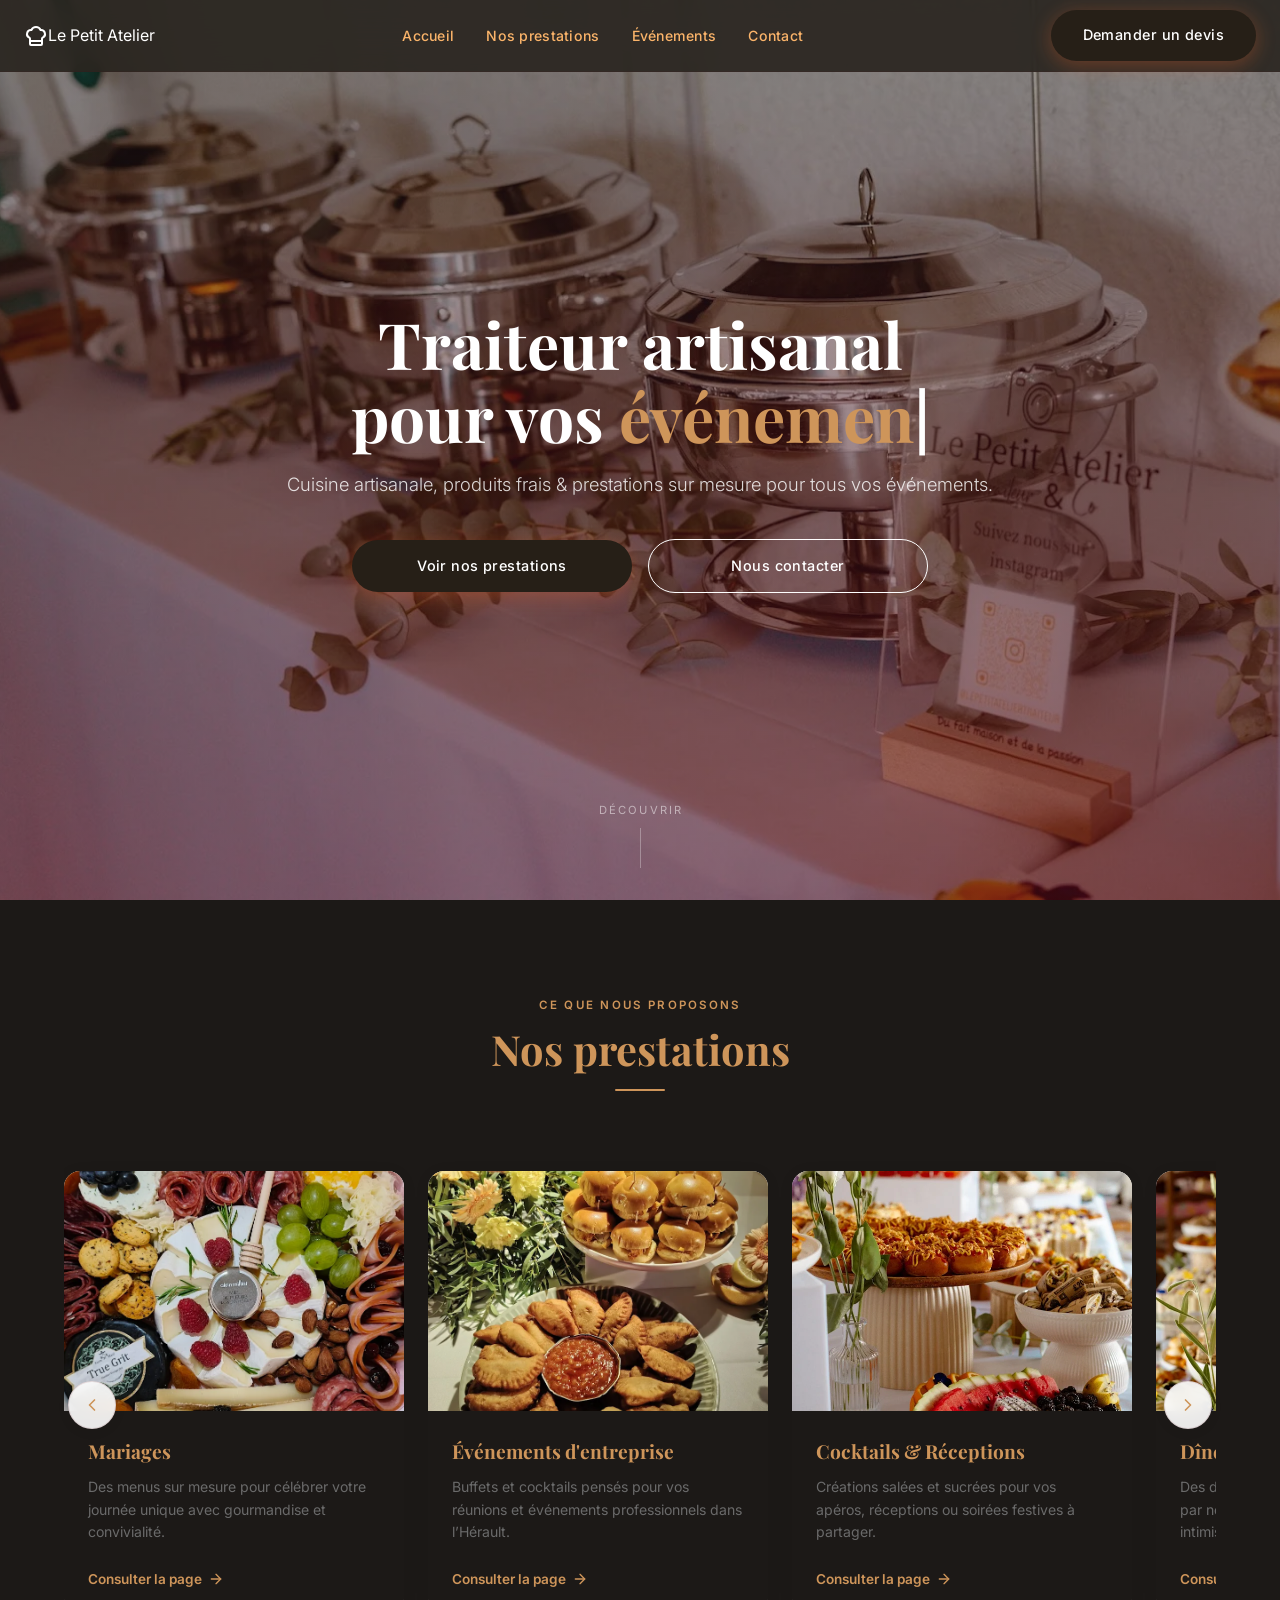
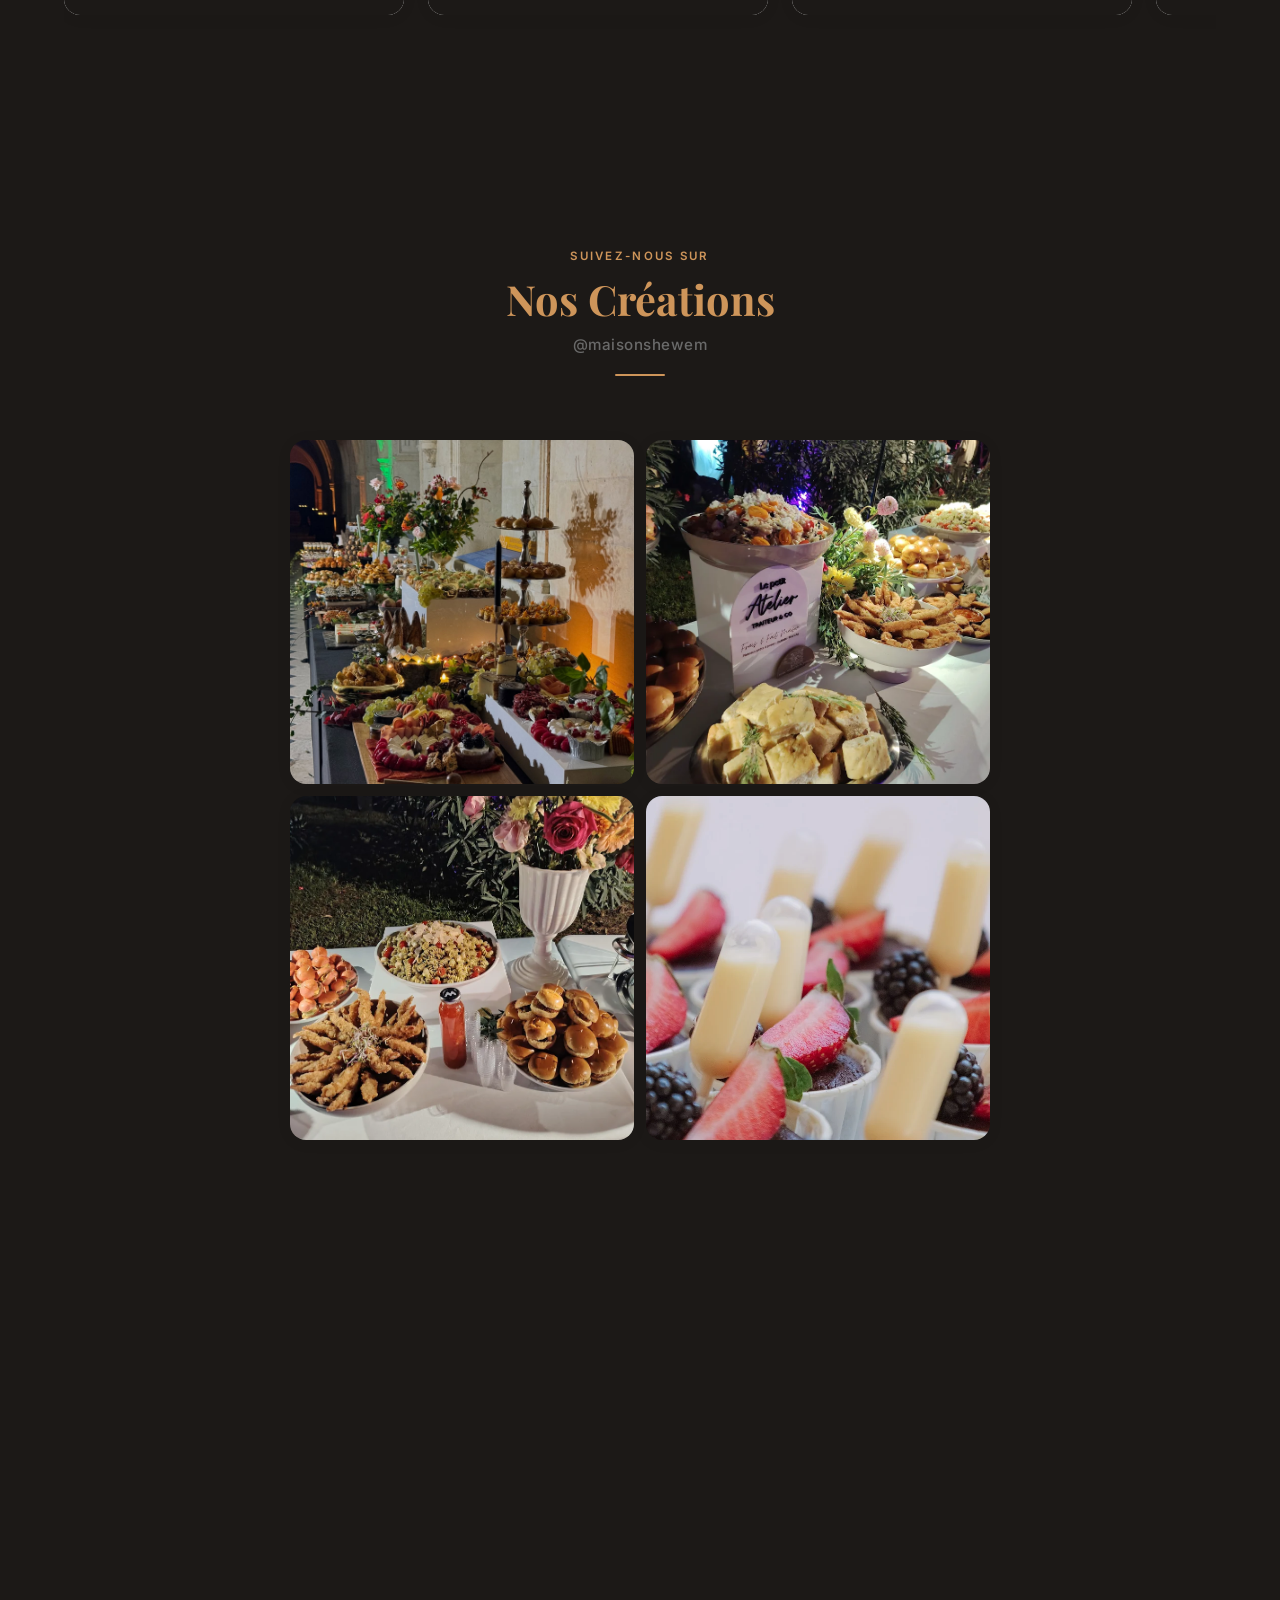
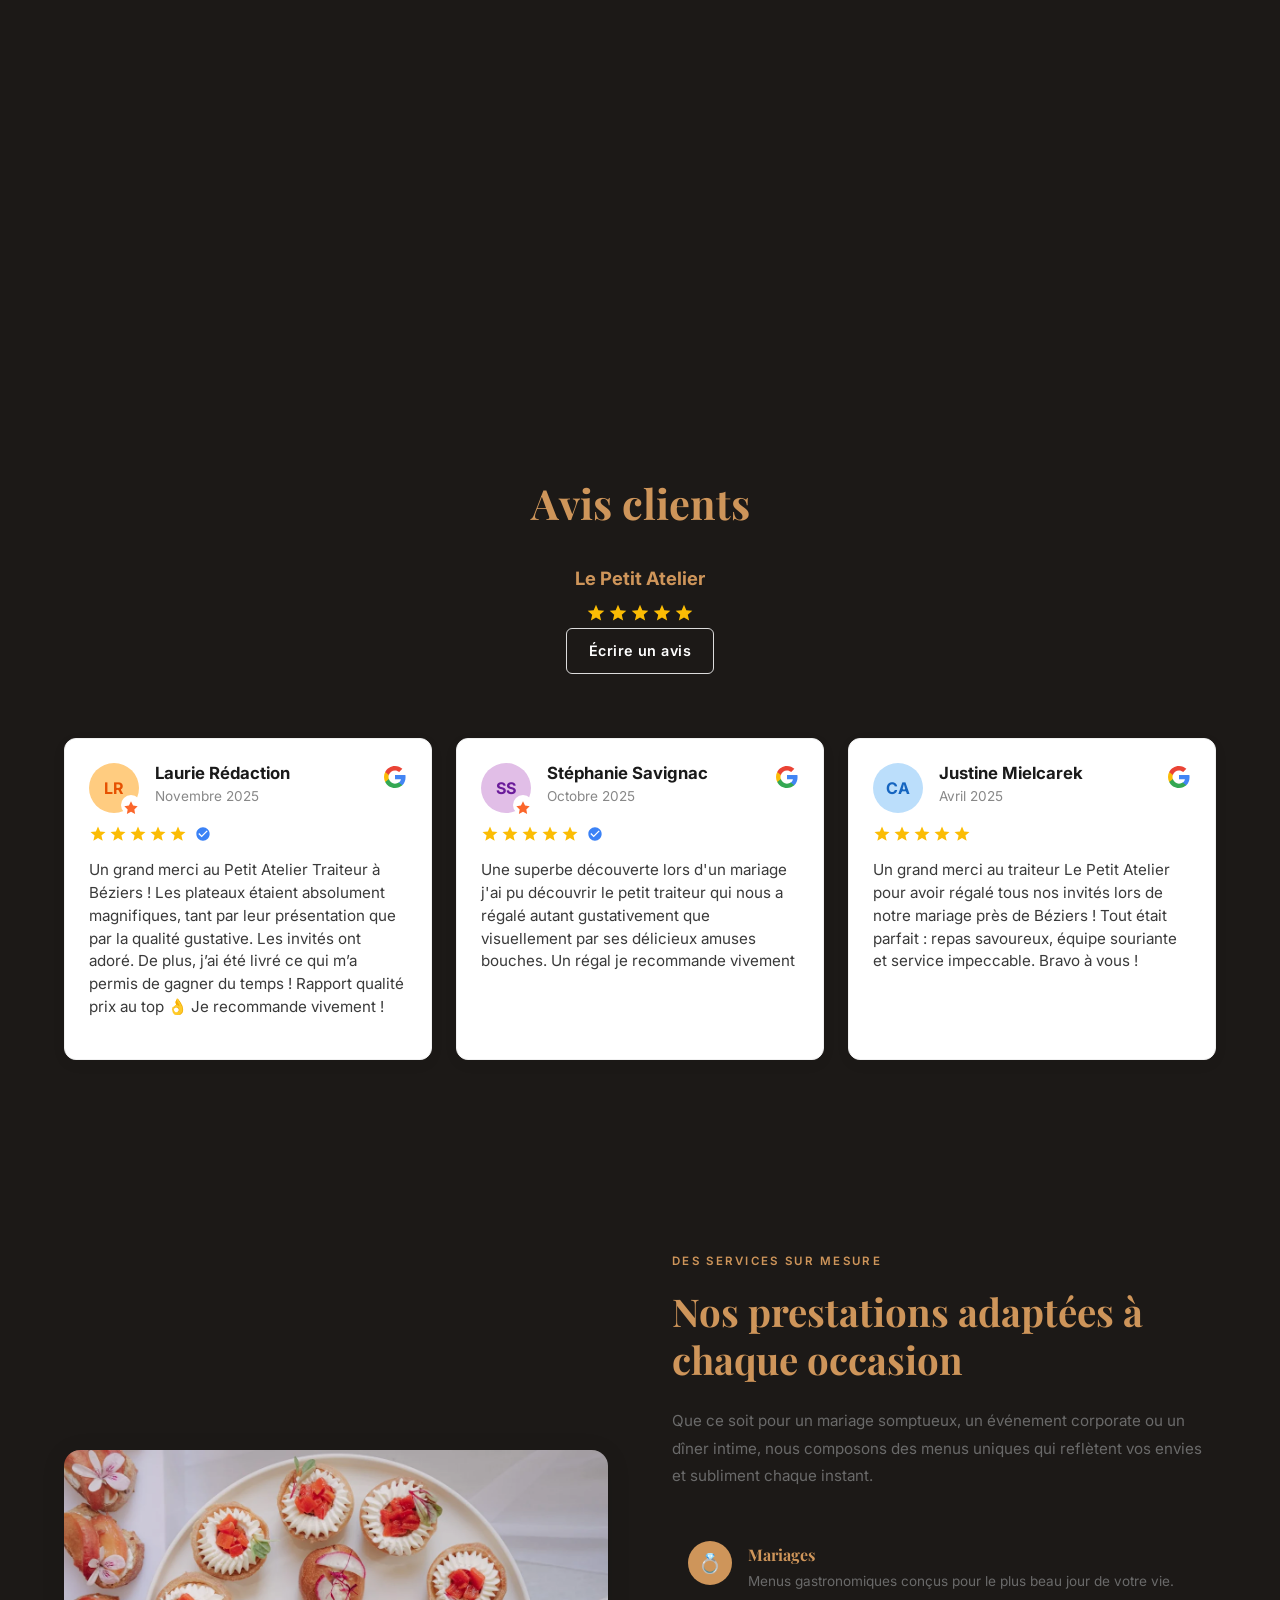
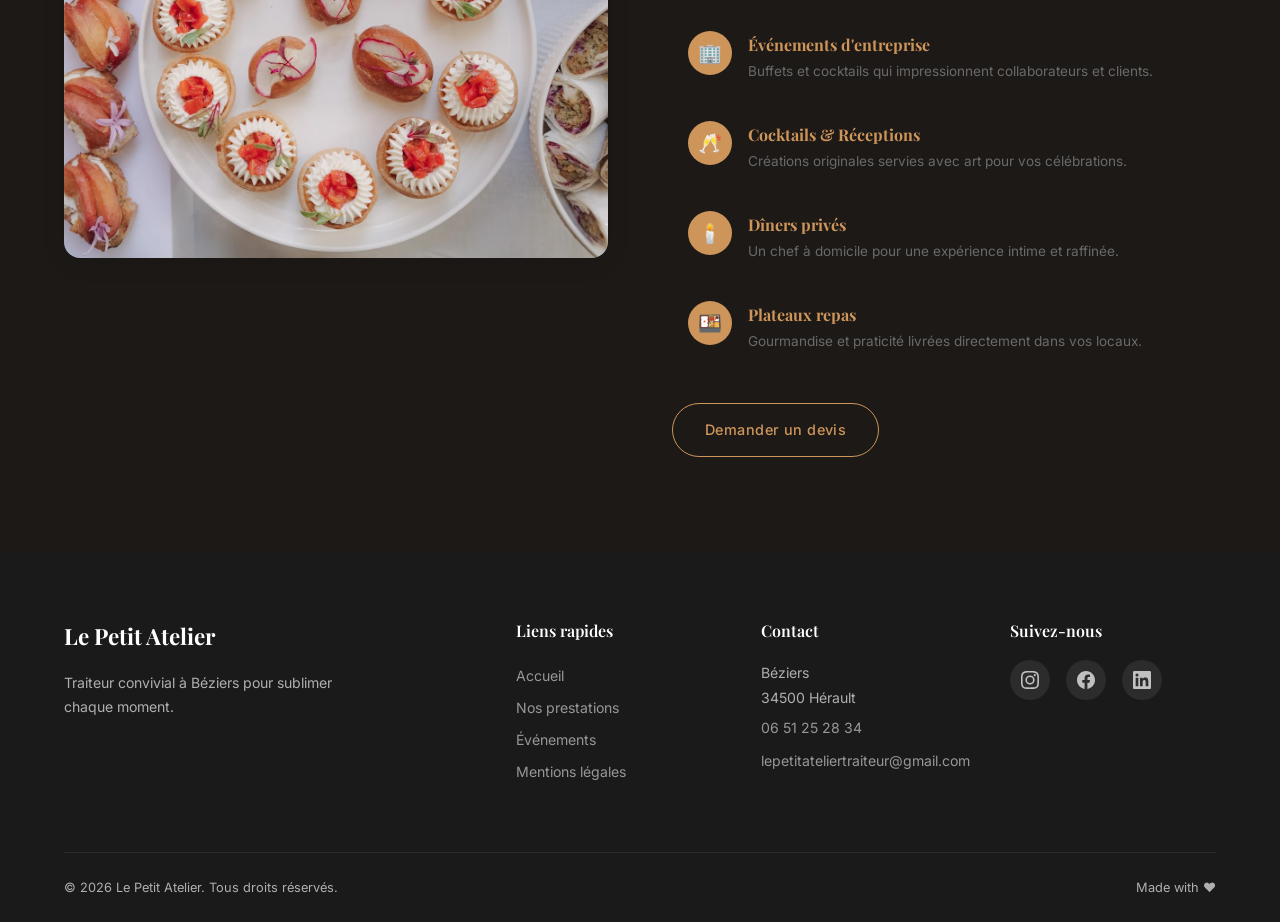
==== index.html @ 0fe6db0e "Add files via upload" ====
<!DOCTYPE html>
<html lang="fr">

<head>
  <meta charset="UTF-8">
  <meta name="viewport" content="width=device-width, initial-scale=1.0">

  <!-- SEO -->
  <title>Le Petit Atelier — Traiteur à Béziers</title>
<meta name="description"
  content="Le Petit Atelier, traiteur à Béziers. Événements, plateaux repas, buffets et créations artisanales pour particuliers et professionnels.">
  <meta name="theme-color" content="#600e1a">

  <!-- Google Fonts -->
  <link rel="preconnect" href="https://fonts.googleapis.com">
  <link rel="preconnect" href="https://fonts.gstatic.com" crossorigin>
  <link
    href="https://fonts.googleapis.com/css2?family=Inter:wght@300;400;500;600;700&family=Playfair+Display:ital,wght@0,400;0,600;0,700;1,400&display=swap"
    rel="stylesheet">

  <!-- Stylesheet -->
  <link rel="stylesheet" href="styles.css">
</head>

<body>

  <!-- ═══════════════════════════════════════════════════════
       NAVBAR
       ═══════════════════════════════════════════════════════ -->
  <nav class="navbar" id="navbar">
    <div class="navbar__inner">

      <!-- Logo -->
       <a href="#" class="navbar__logo">
        <svg xmlns="http://www.w3.org/2000/svg" width="24" height="24" viewBox="0 0 24 24" fill="none" stroke="currentColor" stroke-width="2" stroke-linecap="round" stroke-linejoin="round" class="lucide lucide-chef-hat w-8 h-8 text-primary transition-transform group-hover:scale-110"><path d="M17 21a1 1 0 0 0 1-1v-5.35c0-.457.316-.844.727-1.041a4 4 0 0 0-2.134-7.589 5 5 0 0 0-9.186 0 4 4 0 0 0-2.134 7.588c.411.198.727.585.727 1.041V20a1 1 0 0 0 1 1Z"></path><path d="M6 17h12"></path></svg>
        <p>Le Petit Atelier</p>          
       </a>
        

      <!-- Desktop Links -->
      <ul class="navbar__links">
        <li><a href="#" data-i18n="nav_accueil">Accueil</a></li>
        <li><a href="#prestations" data-i18n="nav_prestations">Nos prestations</a></li>
        <li><a href="#" data-i18n="nav_evenements">Événements</a></li>
        <li><a href="#" data-i18n="nav_contact">Contact</a></li>
      </ul>

      <!-- Right side: lang toggle + CTA -->
      <div class="navbar__right">

        <!-- CTA (desktop only) -->
        <a href="#" class="btn btn--primary navbar__cta" data-i18n="nav_cta">Demander un devis</a>

        <!-- Hamburger (mobile) -->
        <button class="hamburger" id="hamburger" aria-label="Menu">
          <span></span>
          <span></span>
          <span></span>
        </button>
      </div>
    </div>
  </nav>

  <!-- Mobile menu overlay -->
  <div class="mobile-menu" id="mobileMenu">

    <a href="#" data-i18n="nav_accueil">Accueil</a>
    <a href="#prestations" data-i18n="nav_prestations">Nos prestations</a>
    <a href="#" data-i18n="nav_evenements">Événements</a>
    <a href="#" data-i18n="nav_contact">Contact</a>
    <a href="#" class="btn btn--primary" data-i18n="nav_cta">Demander un devis</a>
  </div>


  <!-- ═══════════════════════════════════════════════════════
       HERO SECTION
       ═══════════════════════════════════════════════════════ -->
  <section class="hero" id="hero">
    <!-- Background image -->
    <div class="hero__bg">
      <img src="assets/images/hero.png" alt="Gastronomie haut de gamme" loading="eager">
    </div>

    <!-- Overlay -->
    <div class="hero__overlay"></div>

    <!-- Content -->
    <div class="hero__content">
      <h1 class="hero__title">
        <span data-i18n="hero_title_prefix">Traiteur artisanal<br>pour vos</span>
        <span class="typewriter"></span>
      </h1>

      <p class="hero__subtitle" data-i18n="hero_subtitle">
        Cuisine artisanale, produits frais & prestations sur mesure pour tous vos événements.
      </p>

      <div class="hero__buttons">
        <a href="#prestations" class="btn btn--primary" data-i18n="hero_btn1">Voir nos prestations</a>
        <a href="#" class="btn btn--outline" data-i18n="hero_btn2">Nous contacter</a>
      </div>
    </div>

    <!-- Scroll indicator -->
    <div class="hero__scroll">
      <span data-i18n="hero_scroll">Découvrir</span>
      <div class="hero__scroll-line"></div>
    </div>
  </section>


  <!-- ═══════════════════════════════════════════════════════
       PRESTATIONS — CARROUSEL
       ═══════════════════════════════════════════════════════ -->
  <section class="prestations" id="prestations">
    <div class="container">

      <div class="section-header reveal">
        <span class="section-header__label" data-i18n="prest_label">Ce que nous proposons</span>
        <h2 class="section-header__title" data-i18n="prest_title">Nos prestations</h2>
        <div class="section-header__line"></div>
      </div>

      <div class="carousel reveal">

        <!-- Navigation arrows (desktop) -->
        <button class="carousel__arrow carousel__arrow--left" id="carouselPrev" aria-label="Précédent">
          <svg viewBox="0 0 24 24" fill="none" stroke="currentColor" stroke-width="2" stroke-linecap="round"
            stroke-linejoin="round">
            <path d="m15 18-6-6 6-6" />
          </svg>
        </button>
        <button class="carousel__arrow carousel__arrow--right" id="carouselNext" aria-label="Suivant">
          <svg viewBox="0 0 24 24" fill="none" stroke="currentColor" stroke-width="2" stroke-linecap="round"
            stroke-linejoin="round">
            <path d="m9 18 6-6-6-6" />
          </svg>
        </button>

        <div class="carousel__track">

<!-- Card 1: Mariages -->
<article class="card">
  <div class="card__image">
    <img src="assets/images/card-mariages.png" alt="Traiteur mariage à Béziers" loading="lazy">
  </div>
  <div class="card__body">
    <h3 class="card__title" data-i18n="card1_title">Mariages</h3>
    <p class="card__text" data-i18n="card1_text">
      Des menus sur mesure pour célébrer votre journée unique avec gourmandise et convivialité.
    </p>
    <a href="#" class="card__link" data-i18n="card_btn">
      Consulter la page
      <svg viewBox="0 0 24 24" fill="none" stroke="currentColor" stroke-width="2" stroke-linecap="round"
        stroke-linejoin="round">
        <path d="M5 12h14" />
        <path d="m12 5 7 7-7 7" />
      </svg>
    </a>
  </div>
</article>

<!-- Card 2: Événements d'entreprise -->
<article class="card">
  <div class="card__image">
    <img src="assets/images/card-entreprise.png" alt="Événements pro à Béziers" loading="lazy">
  </div>
  <div class="card__body">
    <h3 class="card__title" data-i18n="card2_title">Événements d'entreprise</h3>
    <p class="card__text" data-i18n="card2_text">
      Buffets et cocktails pensés pour vos réunions et événements professionnels dans l’Hérault.
    </p>
    <a href="#" class="card__link" data-i18n="card_btn">
      Consulter la page
      <svg viewBox="0 0 24 24" fill="none" stroke="currentColor" stroke-width="2" stroke-linecap="round"
        stroke-linejoin="round">
        <path d="M5 12h14" />
        <path d="m12 5 7 7-7 7" />
      </svg>
    </a>
  </div>
</article>

<!-- Card 3: Cocktails & Réceptions -->
<article class="card">
  <div class="card__image">
    <img src="assets/images/card-cocktails.png" alt="Cocktails et réceptions Béziers" loading="lazy">
  </div>
  <div class="card__body">
    <h3 class="card__title" data-i18n="card3_title">Cocktails & Réceptions</h3>
    <p class="card__text" data-i18n="card3_text">
      Créations salées et sucrées pour vos apéros, réceptions ou soirées festives à partager.
    </p>
    <a href="#" class="card__link" data-i18n="card_btn">
      Consulter la page
      <svg viewBox="0 0 24 24" fill="none" stroke="currentColor" stroke-width="2" stroke-linecap="round"
        stroke-linejoin="round">
        <path d="M5 12h14" />
        <path d="m12 5 7 7-7 7" />
      </svg>
    </a>
  </div>
</article>

<!-- Card 4: Dîners privés -->
<article class="card">
  <div class="card__image">
    <img src="assets/images/card-diners.png" alt="Dîners privés Béziers" loading="lazy">
  </div>
  <div class="card__body">
    <h3 class="card__title" data-i18n="card4_title">Dîners privés</h3>
    <p class="card__text" data-i18n="card4_text">
      Des dîners sur mesure chez vous, préparés par nos chefs pour un moment gourmand et intimiste.
    </p>
    <a href="#" class="card__link" data-i18n="card_btn">
      Consulter la page
      <svg viewBox="0 0 24 24" fill="none" stroke="currentColor" stroke-width="2" stroke-linecap="round"
        stroke-linejoin="round">
        <path d="M5 12h14" />
        <path d="m12 5 7 7-7 7" />
      </svg>
    </a>
  </div>
</article>

<!-- Card 5: Plateaux repas -->
<article class="card">
  <div class="card__image">
    <img src="assets/images/card-plateaux.png" alt="Plateaux repas Béziers" loading="lazy">
  </div>
  <div class="card__body">
    <h3 class="card__title" data-i18n="card5_title">Plateaux repas</h3>
    <p class="card__text" data-i18n="card5_text">
      Plateaux gourmands livrés directement dans vos locaux, pratiques et savoureux pour tous vos repas.
    </p>
    <a href="#" class="card__link" data-i18n="card_btn">
      Consulter la page
      <svg viewBox="0 0 24 24" fill="none" stroke="currentColor" stroke-width="2" stroke-linecap="round"
        stroke-linejoin="round">
        <path d="M5 12h14" />
        <path d="m12 5 7 7-7 7" />
      </svg>
    </a>
  </div>
</article>

        </div><!-- /.carousel__track -->
      </div><!-- /.carousel -->

    </div>
  </section>


  <!-- ═══════════════════════════════════════════════════════
       GALERIE PRODUITS — Style Instagram
       ═══════════════════════════════════════════════════════ -->
  <section class="gallery" id="gallery">
    <div class="container">

      <div class="section-header reveal">
        <span class="section-header__label" data-i18n="gallery_label">Suivez-nous sur</span>
        <h2 class="section-header__title" data-i18n="gallery_title">Nos <span class="highlight">Créations</span></h2>
        <p class="gallery__handle" data-i18n="gallery_handle">@maisonshewem</p>
        <div class="section-header__line"></div>
      </div>

      <div class="gallery__grid reveal">

        <div class="gallery__item">
          <img src="assets/images/gallery-1.png" alt="Création gastronomique — entrée raffinée" loading="lazy">
          <div class="gallery__overlay">
            <svg class="gallery__icon" viewBox="0 0 24 24" fill="none" stroke="currentColor" stroke-width="2"
              stroke-linecap="round" stroke-linejoin="round">
              <path d="M21 15v4a2 2 0 0 1-2 2H5a2 2 0 0 1-2-2v-4" />
              <polyline points="17 8 12 3 7 8" />
              <line x1="12" y1="3" x2="12" y2="15" />
            </svg>
          </div>
        </div>

        <div class="gallery__item">
          <img src="assets/images/gallery-2.png" alt="Buffet traiteur haut de gamme" loading="lazy">
          <div class="gallery__overlay">
            <svg class="gallery__icon" viewBox="0 0 24 24" fill="none" stroke="currentColor" stroke-width="2"
              stroke-linecap="round" stroke-linejoin="round">
              <path d="M21 15v4a2 2 0 0 1-2 2H5a2 2 0 0 1-2-2v-4" />
              <polyline points="17 8 12 3 7 8" />
              <line x1="12" y1="3" x2="12" y2="15" />
            </svg>
          </div>
        </div>

        <div class="gallery__item">
          <img src="assets/images/gallery-3.png" alt="Pâtisserie artisanale d'exception" loading="lazy">
          <div class="gallery__overlay">
            <svg class="gallery__icon" viewBox="0 0 24 24" fill="none" stroke="currentColor" stroke-width="2"
              stroke-linecap="round" stroke-linejoin="round">
              <path d="M21 15v4a2 2 0 0 1-2 2H5a2 2 0 0 1-2-2v-4" />
              <polyline points="17 8 12 3 7 8" />
              <line x1="12" y1="3" x2="12" y2="15" />
            </svg>
          </div>
        </div>

        <div class="gallery__item">
          <img src="assets/images/gallery-4.png" alt="Réception cocktail prestige" loading="lazy">
          <div class="gallery__overlay">
            <svg class="gallery__icon" viewBox="0 0 24 24" fill="none" stroke="currentColor" stroke-width="2"
              stroke-linecap="round" stroke-linejoin="round">
              <path d="M21 15v4a2 2 0 0 1-2 2H5a2 2 0 0 1-2-2v-4" />
              <polyline points="17 8 12 3 7 8" />
              <line x1="12" y1="3" x2="12" y2="15" />
            </svg>
          </div>
        </div>

      </div><!-- /.gallery__grid -->

    </div>
  </section>


  <!-- ═══════════════════════════════════════════════════════
       SAVOIR-FAIRE
       ═══════════════════════════════════════════════════════ -->
  <section class="savoir-faire" id="savoir-faire">
    <div class="container">
      <div class="savoir-faire__grid">

        <!-- Text column -->
        <div class="savoir-faire__text reveal">
          <span class="savoir-faire__label" data-i18n="sf_label">Notre approche</span>
          <h2 class="savoir-faire__title" data-i18n="sf_title">Des plats faits maison avec soin</h2>
          <p class="savoir-faire__desc" data-i18n="sf_desc">
                Au Petit Atelier, chaque recette est préparée avec amour. Nous choisissons des ingrédients locaux
                de qualité et les transformons en plats gourmands pour vos événements, petits ou grands. Votre satisfaction et vos
                sourires sont notre priorité.
          </p>
          <p class="savoir-faire__signature" data-i18n="sf_signature">— L'équipe du Petit Atelier</p>
          <br>
          <a href="#" class="btn btn--outline-dark" data-i18n="sf_btn">En savoir plus</a>
        </div>

        <!-- Image column -->
        <div class="savoir-faire__image reveal">
          <img src="assets/images/savoir-faire.png" alt="Chef en action" loading="lazy">
        </div>

      </div>
    </div>
  </section>


  <!-- ═══════════════════════════════════════════════════════
       AVIS CLIENTS — Trustindex Style
       ═══════════════════════════════════════════════════════ -->
  <section class="reviews" id="reviews">
    <div class="container">

      <div class="reviews__header reveal">
        <h2 class="reviews__title" data-i18n="reviews_title">Avis clients</h2>
        <div class="reviews__summary">
          <div class="reviews__brand" data-i18n="reviews_brand">Le Petit Atelier</div>
          <div class="reviews__stars">
            <svg viewBox="0 0 24 24" class="star">
              <path d="M12 17.27L18.18 21l-1.64-7.03L22 9.24l-7.19-.61L12 2 9.19 8.63 2 9.24l5.46 4.73L5.82 21z" />
            </svg>
            <svg viewBox="0 0 24 24" class="star">
              <path d="M12 17.27L18.18 21l-1.64-7.03L22 9.24l-7.19-.61L12 2 9.19 8.63 2 9.24l5.46 4.73L5.82 21z" />
            </svg>
            <svg viewBox="0 0 24 24" class="star">
              <path d="M12 17.27L18.18 21l-1.64-7.03L22 9.24l-7.19-.61L12 2 9.19 8.63 2 9.24l5.46 4.73L5.82 21z" />
            </svg>
            <svg viewBox="0 0 24 24" class="star">
              <path d="M12 17.27L18.18 21l-1.64-7.03L22 9.24l-7.19-.61L12 2 9.19 8.63 2 9.24l5.46 4.73L5.82 21z" />
            </svg>
            <svg viewBox="0 0 24 24" class="star">
              <path d="M12 17.27L18.18 21l-1.64-7.03L22 9.24l-7.19-.61L12 2 9.19 8.63 2 9.24l5.46 4.73L5.82 21z" />
            </svg>
          </div>
          <a href="https://search.google.com/local/writereview?placeid=ChIJ4euG1miDj24RF4-Cpw-s_hk" target="_blank"
            rel="noopener noreferrer" class="btn btn--outline-dark reviews__btn" data-i18n="reviews_write">Écrire un
            avis</a>
        </div>
      </div>

      <div class="reviews__grid">
        <!-- Card 1 -->
        <div class="reviews__card reveal">
          <div class="reviews__card-top">
            <div class="reviews__avatar-wrap">
              <div class="reviews__avatar"
                style="background:#ffcc80;display:flex;align-items:center;justify-content:center;font-weight:bold;color:#e65100;">
                LR</div>
              <div class="reviews__avatar-badge">
                <svg viewBox="0 0 24 24" fill="#fb662b">
                  <path
                    d="M12 2l3.09 6.26L22 9.27l-5 4.87 1.18 6.88L12 17.77l-6.18 3.25L7 14.14 2 9.27l6.91-1.01L12 2z" />
                </svg>
              </div>
            </div>
            <div class="reviews__meta">
              <h3 class="reviews__name">Laurie Rédaction</h3>
              <span class="reviews__date" data-i18n="reviews_date">Novembre 2025</span>
            </div>
            <div class="reviews__google-icon">
              <svg viewBox="0 0 24 24" width="24" height="24" xmlns="http://www.w3.org/2000/svg">
                <path
                  d="M22.56 12.25c0-.78-.07-1.53-.2-2.25H12v4.26h5.92c-.26 1.37-1.04 2.53-2.21 3.31v2.77h3.57c2.08-1.92 3.28-4.74 3.28-8.09z"
                  fill="#4285F4" />
                <path
                  d="M12 23c2.97 0 5.46-.98 7.28-2.66l-3.57-2.77c-.98.66-2.23 1.06-3.71 1.06-2.86 0-5.29-1.93-6.16-4.53H2.18v2.84C3.99 20.53 7.7 23 12 23z"
                  fill="#34A853" />
                <path
                  d="M5.84 14.09c-.22-.66-.35-1.36-.35-2.09s.13-1.43.35-2.09V7.07H2.18C1.43 8.55 1 10.22 1 12s.43 3.45 1.18 4.93l2.85-2.22.81-.62z"
                  fill="#FBBC05" />
                <path
                  d="M12 5.38c1.62 0 3.06.56 4.21 1.64l3.15-3.15C17.45 2.09 14.97 1 12 1 7.7 1 3.99 3.47 2.18 7.07l3.66 2.84c.87-2.6 3.3-4.53 6.16-4.53z"
                  fill="#EA4335" />
              </svg>
            </div>
          </div>

          <div class="reviews__rating">
            <div class="reviews__stars">
              <svg viewBox="0 0 24 24" class="star">
                <path d="M12 17.27L18.18 21l-1.64-7.03L22 9.24l-7.19-.61L12 2 9.19 8.63 2 9.24l5.46 4.73L5.82 21z" />
              </svg>
              <svg viewBox="0 0 24 24" class="star">
                <path d="M12 17.27L18.18 21l-1.64-7.03L22 9.24l-7.19-.61L12 2 9.19 8.63 2 9.24l5.46 4.73L5.82 21z" />
              </svg>
              <svg viewBox="0 0 24 24" class="star">
                <path d="M12 17.27L18.18 21l-1.64-7.03L22 9.24l-7.19-.61L12 2 9.19 8.63 2 9.24l5.46 4.73L5.82 21z" />
              </svg>
              <svg viewBox="0 0 24 24" class="star">
                <path d="M12 17.27L18.18 21l-1.64-7.03L22 9.24l-7.19-.61L12 2 9.19 8.63 2 9.24l5.46 4.73L5.82 21z" />
              </svg>
              <svg viewBox="0 0 24 24" class="star">
                <path d="M12 17.27L18.18 21l-1.64-7.03L22 9.24l-7.19-.61L12 2 9.19 8.63 2 9.24l5.46 4.73L5.82 21z" />
              </svg>
            </div>
            <div class="reviews__verified">
              <svg viewBox="0 0 24 24" fill="#3b82f6" width="16" height="16">
                <path
                  d="M12 2C6.48 2 2 6.48 2 12s4.48 10 10 10 10-4.48 10-10S17.52 2 12 2zm-2 15l-5-5 1.41-1.41L10 14.17l7.59-7.59L19 8l-9 9z" />
              </svg>
            </div>
          </div>

          <p class="reviews__text" data-i18n="reviews_text">
Un grand merci au Petit Atelier Traiteur à Béziers ! Les plateaux étaient absolument magnifiques, tant par leur présentation que par la qualité gustative. Les invités ont adoré. De plus, j’ai été livré ce qui m’a permis de gagner du temps ! Rapport qualité prix au top 👌 Je recommande vivement !
          </p>
        </div>

        <!-- Card 2 -->
        <div class="reviews__card reveal" style="transition-delay: 0.1s;">
          <div class="reviews__card-top">
            <div class="reviews__avatar-wrap">
              <div class="reviews__avatar"
                style="background:#e1bee7;display:flex;align-items:center;justify-content:center;font-weight:bold;color:#6a1b9a;">
                SS</div>
              <div class="reviews__avatar-badge">
                <svg viewBox="0 0 24 24" fill="#fb662b">
                  <path
                    d="M12 2l3.09 6.26L22 9.27l-5 4.87 1.18 6.88L12 17.77l-6.18 3.25L7 14.14 2 9.27l6.91-1.01L12 2z" />
                </svg>
              </div>
            </div>
            <div class="reviews__meta">
              <h3 class="reviews__name">Stéphanie Savignac</h3>
              <span class="reviews__date" data-i18n="reviews_date2">Octobre 2025</span>
            </div>
            <div class="reviews__google-icon">
              <svg viewBox="0 0 24 24" width="24" height="24" xmlns="http://www.w3.org/2000/svg">
                <path
                  d="M22.56 12.25c0-.78-.07-1.53-.2-2.25H12v4.26h5.92c-.26 1.37-1.04 2.53-2.21 3.31v2.77h3.57c2.08-1.92 3.28-4.74 3.28-8.09z"
                  fill="#4285F4" />
                <path
                  d="M12 23c2.97 0 5.46-.98 7.28-2.66l-3.57-2.77c-.98.66-2.23 1.06-3.71 1.06-2.86 0-5.29-1.93-6.16-4.53H2.18v2.84C3.99 20.53 7.7 23 12 23z"
                  fill="#34A853" />
                <path
                  d="M5.84 14.09c-.22-.66-.35-1.36-.35-2.09s.13-1.43.35-2.09V7.07H2.18C1.43 8.55 1 10.22 1 12s.43 3.45 1.18 4.93l2.85-2.22.81-.62z"
                  fill="#FBBC05" />
                <path
                  d="M12 5.38c1.62 0 3.06.56 4.21 1.64l3.15-3.15C17.45 2.09 14.97 1 12 1 7.7 1 3.99 3.47 2.18 7.07l3.66 2.84c.87-2.6 3.3-4.53 6.16-4.53z"
                  fill="#EA4335" />
              </svg>
            </div>
          </div>

          <div class="reviews__rating">
            <div class="reviews__stars">
              <svg viewBox="0 0 24 24" class="star">
                <path d="M12 17.27L18.18 21l-1.64-7.03L22 9.24l-7.19-.61L12 2 9.19 8.63 2 9.24l5.46 4.73L5.82 21z" />
              </svg>
              <svg viewBox="0 0 24 24" class="star">
                <path d="M12 17.27L18.18 21l-1.64-7.03L22 9.24l-7.19-.61L12 2 9.19 8.63 2 9.24l5.46 4.73L5.82 21z" />
              </svg>
              <svg viewBox="0 0 24 24" class="star">
                <path d="M12 17.27L18.18 21l-1.64-7.03L22 9.24l-7.19-.61L12 2 9.19 8.63 2 9.24l5.46 4.73L5.82 21z" />
              </svg>
              <svg viewBox="0 0 24 24" class="star">
                <path d="M12 17.27L18.18 21l-1.64-7.03L22 9.24l-7.19-.61L12 2 9.19 8.63 2 9.24l5.46 4.73L5.82 21z" />
              </svg>
              <svg viewBox="0 0 24 24" class="star">
                <path d="M12 17.27L18.18 21l-1.64-7.03L22 9.24l-7.19-.61L12 2 9.19 8.63 2 9.24l5.46 4.73L5.82 21z" />
              </svg>
            </div>
            <div class="reviews__verified">
              <svg viewBox="0 0 24 24" fill="#3b82f6" width="16" height="16">
                <path
                  d="M12 2C6.48 2 2 6.48 2 12s4.48 10 10 10 10-4.48 10-10S17.52 2 12 2zm-2 15l-5-5 1.41-1.41L10 14.17l7.59-7.59L19 8l-9 9z" />
              </svg>
            </div>
          </div>

          <p class="reviews__text" data-i18n="reviews_text2">
Une superbe découverte lors d'un mariage j'ai pu découvrir le petit traiteur qui nous a régalé autant gustativement que visuellement par ses délicieux amuses bouches. Un régal je recommande vivement
          </p>
        </div>

        <!-- Card 3 -->
        <div class="reviews__card reveal" style="transition-delay: 0.2s;">
          <div class="reviews__card-top">
            <div class="reviews__avatar-wrap">
              <div class="reviews__avatar"
                style="background:#bbdefb;display:flex;align-items:center;justify-content:center;font-weight:bold;color:#1565c0;">
                CA</div>
            </div>
            <div class="reviews__meta">
              <h3 class="reviews__name">Justine Mielcarek</h3>
              <span class="reviews__date" data-i18n="reviews_date3">Avril 2025</span>
            </div>
            <div class="reviews__google-icon">
              <svg viewBox="0 0 24 24" width="24" height="24" xmlns="http://www.w3.org/2000/svg">
                <path
                  d="M22.56 12.25c0-.78-.07-1.53-.2-2.25H12v4.26h5.92c-.26 1.37-1.04 2.53-2.21 3.31v2.77h3.57c2.08-1.92 3.28-4.74 3.28-8.09z"
                  fill="#4285F4" />
                <path
                  d="M12 23c2.97 0 5.46-.98 7.28-2.66l-3.57-2.77c-.98.66-2.23 1.06-3.71 1.06-2.86 0-5.29-1.93-6.16-4.53H2.18v2.84C3.99 20.53 7.7 23 12 23z"
                  fill="#34A853" />
                <path
                  d="M5.84 14.09c-.22-.66-.35-1.36-.35-2.09s.13-1.43.35-2.09V7.07H2.18C1.43 8.55 1 10.22 1 12s.43 3.45 1.18 4.93l2.85-2.22.81-.62z"
                  fill="#FBBC05" />
                <path
                  d="M12 5.38c1.62 0 3.06.56 4.21 1.64l3.15-3.15C17.45 2.09 14.97 1 12 1 7.7 1 3.99 3.47 2.18 7.07l3.66 2.84c.87-2.6 3.3-4.53 6.16-4.53z"
                  fill="#EA4335" />
              </svg>
            </div>
          </div>

          <div class="reviews__rating">
            <div class="reviews__stars">
              <svg viewBox="0 0 24 24" class="star">
                <path d="M12 17.27L18.18 21l-1.64-7.03L22 9.24l-7.19-.61L12 2 9.19 8.63 2 9.24l5.46 4.73L5.82 21z" />
              </svg>
              <svg viewBox="0 0 24 24" class="star">
                <path d="M12 17.27L18.18 21l-1.64-7.03L22 9.24l-7.19-.61L12 2 9.19 8.63 2 9.24l5.46 4.73L5.82 21z" />
              </svg>
              <svg viewBox="0 0 24 24" class="star">
                <path d="M12 17.27L18.18 21l-1.64-7.03L22 9.24l-7.19-.61L12 2 9.19 8.63 2 9.24l5.46 4.73L5.82 21z" />
              </svg>
              <svg viewBox="0 0 24 24" class="star">
                <path d="M12 17.27L18.18 21l-1.64-7.03L22 9.24l-7.19-.61L12 2 9.19 8.63 2 9.24l5.46 4.73L5.82 21z" />
              </svg>
              <svg viewBox="0 0 24 24" class="star">
                <path d="M12 17.27L18.18 21l-1.64-7.03L22 9.24l-7.19-.61L12 2 9.19 8.63 2 9.24l5.46 4.73L5.82 21z" />
              </svg>
            </div>
          </div>

          <p class="reviews__text" data-i18n="reviews_text3">
            Un grand merci au traiteur Le Petit Atelier pour avoir régalé tous nos invités lors de notre mariage près de Béziers !
Tout était parfait : repas savoureux, équipe souriante et service impeccable. Bravo à vous !
          </p>
        </div>
      </div>

    </div>

    </div>
  </section>


  <!-- ═══════════════════════════════════════════════════════
       NOS PRESTATIONS — Section détaillée
       ═══════════════════════════════════════════════════════ -->
  <section class="prestations-detail" id="prestations-detail">
    <div class="container">
      <div class="prestations-detail__grid">

        <!-- Image column (left on desktop) -->
        <div class="prestations-detail__image reveal">
          <img src="assets/images/prestations-overview.png" alt="Vue d'ensemble de nos prestations traiteur"
            loading="lazy">
        </div>

        <!-- Text column (right on desktop) -->
        <div class="prestations-detail__text reveal">
          <span class="prestations-detail__label" data-i18n="pd_label">Des services sur mesure</span>
          <h2 class="prestations-detail__title" data-i18n="pd_title">Nos prestations adaptées à chaque occasion</h2>
          <p class="prestations-detail__desc" data-i18n="pd_desc">
            Que ce soit pour un mariage somptueux, un événement corporate ou un dîner intime, nous composons des menus
            uniques qui reflètent vos envies et subliment chaque instant.
          </p>

          <ul class="prestations-detail__list">
            <li class="prestations-detail__item">
              <span class="prestations-detail__icon">💍</span>
              <div>
                <strong data-i18n="pd_item1_title">Mariages</strong>
                <p data-i18n="pd_item1_text">Menus gastronomiques conçus pour le plus beau jour de votre vie.</p>
              </div>
            </li>
            <li class="prestations-detail__item">
              <span class="prestations-detail__icon">🏢</span>
              <div>
                <strong data-i18n="pd_item2_title">Événements d'entreprise</strong>
                <p data-i18n="pd_item2_text">Buffets et cocktails qui impressionnent collaborateurs et clients.</p>
              </div>
            </li>
            <li class="prestations-detail__item">
              <span class="prestations-detail__icon">🥂</span>
              <div>
                <strong data-i18n="pd_item3_title">Cocktails & Réceptions</strong>
                <p data-i18n="pd_item3_text">Créations originales servies avec art pour vos célébrations.</p>
              </div>
            </li>
            <li class="prestations-detail__item">
              <span class="prestations-detail__icon">🕯️</span>
              <div>
                <strong data-i18n="pd_item4_title">Dîners privés</strong>
                <p data-i18n="pd_item4_text">Un chef à domicile pour une expérience intime et raffinée.</p>
              </div>
            </li>
            <li class="prestations-detail__item">
              <span class="prestations-detail__icon">🍱</span>
              <div>
                <strong data-i18n="pd_item5_title">Plateaux repas</strong>
                <p data-i18n="pd_item5_text">Gourmandise et praticité livrées directement dans vos locaux.</p>
              </div>
            </li>
          </ul>

          <a href="#" class="btn btn--outline-dark" data-i18n="pd_btn">Demander un devis</a>
        </div>

      </div>
    </div>
  </section>


  <!-- ═══════════════════════════════════════════════════════
       FOOTER
       ═══════════════════════════════════════════════════════ -->
  <footer class="footer">
    <div class="container">

      <div class="footer__grid">

        <!-- Brand -->
        <div class="footer__brand">
          <div class="footer__logo">Le Petit Atelier</div>
          <p data-i18n="footer_desc">Traiteur convivial à Béziers pour sublimer chaque moment.</p>
        </div>

        <!-- Links -->
        <div class="footer__col">
          <h4 data-i18n="footer_h_links">Liens rapides</h4>
          <a href="#" data-i18n="footer_link1">Accueil</a>
          <a href="#" data-i18n="footer_link2">Nos prestations</a>
          <a href="#" data-i18n="footer_link3">Événements</a>
          <a href="#" data-i18n="footer_link4">Mentions légales</a>
        </div>

        <!-- Contact -->
        <div class="footer__col">
          <h4 data-i18n="footer_h_contact">Contact</h4>
          <p data-i18n="footer_addr">Béziers<br>34500 Hérault</p>
          <p><a href="tel:+33651252834" data-i18n="footer_phone">06 51 25 28 34</a></p>
          <p><a href="mailto:lepetitateliertraiteur@gmail.com" data-i18n="footer_email">lepetitateliertraiteur@gmail.com</a></p>
        </div>

        <!-- Socials -->
        <div class="footer__col">
          <h4 data-i18n="footer_h_social">Suivez-nous</h4>
          <div class="footer__socials">
            <!-- Instagram -->
            <a href="#" class="footer__social" aria-label="Instagram">
              <svg viewBox="0 0 24 24">
                <path
                  d="M12 2.163c3.204 0 3.584.012 4.85.07 3.252.148 4.771 1.691 4.919 4.919.058 1.265.069 1.645.069 4.849 0 3.205-.012 3.584-.069 4.849-.149 3.225-1.664 4.771-4.919 4.919-1.266.058-1.644.07-4.85.07-3.204 0-3.584-.012-4.849-.07-3.26-.149-4.771-1.699-4.919-4.92-.058-1.265-.07-1.644-.07-4.849 0-3.204.013-3.583.07-4.849.149-3.227 1.664-4.771 4.919-4.919 1.266-.057 1.645-.069 4.849-.069zM12 0C8.741 0 8.333.014 7.053.072 2.695.272.273 2.69.073 7.052.014 8.333 0 8.741 0 12c0 3.259.014 3.668.072 4.948.2 4.358 2.618 6.78 6.98 6.98C8.333 23.986 8.741 24 12 24c3.259 0 3.668-.014 4.948-.072 4.354-.2 6.782-2.618 6.979-6.98.059-1.28.073-1.689.073-4.948 0-3.259-.014-3.667-.072-4.947-.196-4.354-2.617-6.78-6.979-6.98C15.668.014 15.259 0 12 0zm0 5.838a6.162 6.162 0 100 12.324 6.162 6.162 0 000-12.324zM12 16a4 4 0 110-8 4 4 0 010 8zm6.406-11.845a1.44 1.44 0 100 2.881 1.44 1.44 0 000-2.881z" />
              </svg>
            </a>
            <!-- Facebook -->
            <a href="#" class="footer__social" aria-label="Facebook">
              <svg viewBox="0 0 24 24">
                <path
                  d="M24 12.073c0-6.627-5.373-12-12-12s-12 5.373-12 12c0 5.99 4.388 10.954 10.125 11.854v-8.385H7.078v-3.47h3.047V9.43c0-3.007 1.792-4.669 4.533-4.669 1.312 0 2.686.235 2.686.235v2.953H15.83c-1.491 0-1.956.925-1.956 1.874v2.25h3.328l-.532 3.47h-2.796v8.385C19.612 23.027 24 18.062 24 12.073z" />
              </svg>
            </a>
            <!-- LinkedIn -->
            <a href="#" class="footer__social" aria-label="LinkedIn">
              <svg viewBox="0 0 24 24">
                <path
                  d="M20.447 20.452h-3.554v-5.569c0-1.328-.027-3.037-1.852-3.037-1.853 0-2.136 1.445-2.136 2.939v5.667H9.351V9h3.414v1.561h.046c.477-.9 1.637-1.85 3.37-1.85 3.601 0 4.267 2.37 4.267 5.455v6.286zM5.337 7.433a2.062 2.062 0 01-2.063-2.065 2.064 2.064 0 112.063 2.065zm1.782 13.019H3.555V9h3.564v11.452zM22.225 0H1.771C.792 0 0 .774 0 1.729v20.542C0 23.227.792 24 1.771 24h20.451C23.2 24 24 23.227 24 22.271V1.729C24 .774 23.2 0 22.222 0h.003z" />
              </svg>
            </a>
          </div>
        </div>

      </div>

      <!-- Bottom bar -->
      <div class="footer__bottom">
        <p data-i18n="footer_copy">© 2026 Le Petit Atelier. Tous droits réservés.</p>
        <p>Made with ♥</p>
      </div>

    </div>
  </footer>


  <!-- JavaScript -->
  <script src="script.js"></script>
</body>

</html>
---- styles.css ----
/* ============================================================
   MAISON HÉRITAGE — Landing Page Stylesheet
   Palette :
     Shewem   → #600e1a (bordeaux profond)
     Aura     → #fb662b (orange vibrant)
     Perle    → #faf1e8 (beige clair)
     Brume    → #b0c4d8 (bleu brume)
     Héritage → #ebcab4 (beige rosé chaud)
   ============================================================ */

/* ── CSS Custom Properties ────────────────────────────────── */
:root {
    /* Colors */
    --shewem: #CE955A;
    --accent: #CE955A;
    --btn: #261F17;
    --perle: #1C1917;
    --brume: #b0c4d8;
    --heritage: #ebcab4;
    --white: #ffffff;
    --dark: #1a1a1a;
    --text: #3a3a3a;
    --text-light: #6a6a6a;
    --nav-text: #FBB46A;
    --navbar: rgba(41, 36, 31, 0.98);
    --navbar-muted: rgba(41, 36, 31, 0.9);
    --primary-hover: #CF7518;
    --bg: #1C1917;

    /* Typography */
    --font-serif: 'Playfair Display', Georgia, 'Times New Roman', serif;
    --font-sans: 'Inter', 'Segoe UI', Helvetica, Arial, sans-serif;

    /* Spacing scale */
    --space-xs: 0.5rem;
    --space-sm: 1rem;
    --space-md: 1.5rem;
    --space-lg: 2.5rem;
    --space-xl: 4rem;
    --space-2xl: 6rem;

    /* Misc */
    --radius: 8px;
    --radius-lg: 16px;
    --shadow: 0 2px 16px rgba(0, 0, 0, 0.06);
    --shadow-md: 0 4px 24px rgba(0, 0, 0, 0.10);
    --shadow-lg: 0 8px 40px rgba(0, 0, 0, 0.12);
    --transition: 0.35s cubic-bezier(0.25, 0.46, 0.45, 0.94);
    --navbar-h: 72px;
}

/* ── Reset & Base ─────────────────────────────────────────── */
*,
*::before,
*::after {
    margin: 0;
    padding: 0;
    box-sizing: border-box;
}

html {
    scroll-behavior: smooth;
    font-size: 16px;
    -webkit-font-smoothing: antialiased;
    -moz-osx-font-smoothing: grayscale;
}

body {
    font-family: var(--font-sans);
    color: var(--text);
    background-color: var(--perle);
    line-height: 1.7;
    overflow-x: hidden;
}

img {
    display: block;
    max-width: 100%;
    height: auto;
}

a {
    text-decoration: none;
    color: inherit;
    transition: color var(--transition);
}

ul {
    list-style: none;
}

/* ── Utility ──────────────────────────────────────────────── */
.container {
    width: 100%;
    max-width: 1200px;
    margin: 0 auto;
    padding: 0 var(--space-md);
}

/* ── Buttons ──────────────────────────────────────────────── */
.btn {
    display: inline-flex;
    align-items: center;
    justify-content: center;
    gap: 0.5rem;
    padding: 0.85rem 2rem;
    border: none;
    border-radius: 50px;
    font-family: var(--font-sans);
    font-size: 0.9rem;
    font-weight: 500;
    letter-spacing: 0.03em;
    cursor: pointer;
    transition: all var(--transition);
    white-space: nowrap;
}

.btn--primary {
    background: var(--btn);
    color: var(--white);
    box-shadow: 0 4px 20px rgba(251, 102, 43, 0.3);
}

.btn--primary:hover {
    background: var(--primary-hover);
    transform: translateY(-2px);
    box-shadow: 0 6px 28px rgba(251, 102, 43, 0.4);
}

.btn--outline {
    background: transparent;
    color: var(--white);
    border: 1.5px solid var(--white);
}

.btn--outline:hover {
    background: var(--white);
    color: var(--shewem);
    transform: translateY(-2px);
}

.btn--outline-dark {
    background: transparent;
    color: var(--shewem);
    border: 1.5px solid var(--shewem);
}

.btn--outline-dark:hover {
    background: var(--shewem);
    color: var(--white);
    transform: translateY(-2px);
}

.btn--white {
    background: var(--white);
    color: var(--shewem);
}

.btn--white:hover {
    background: var(--perle);
    transform: translateY(-2px);
    box-shadow: 0 6px 28px rgba(0, 0, 0, 0.12);
}

/* ── NAVBAR ───────────────────────────────────────────────── */
.navbar {
    position: fixed;
    top: 0;
    left: 0;
    width: 100%;
    height: var(--navbar-h);
    z-index: 1000;
    background: var(--navbar-muted);
    backdrop-filter: blur(16px);
    -webkit-backdrop-filter: blur(16px);
    border-bottom: 1px solid rgba(96, 14, 26, 0.06);
    transition: background var(--transition), box-shadow var(--transition);
}

.navbar.scrolled {
    box-shadow: var(--shadow);
    background: var(--navbar);
}

.navbar__inner {
    display: flex;
    align-items: center;
    justify-content: space-between;
    height: 100%;
    max-width: 1300px;
    margin: 0 auto;
    padding: 0 var(--space-md);
    position: relative;
}

/* Logo */
.navbar__logo {
    display: flex;
    align-items: center;
    padding: 0;
    height: var(--navbar-h);
    transition: 0.3s;
    /* Use full navbar height without overflowing */
    position: absolute;
    left: 50%;
    transform: translateX(-50%);
    color: var(--white);
}

.navbar__logo:hover {
    transform: scale(1.05);
    color: var(--accent);
}

/* Nav links */
.navbar__links {
    display: none;
    gap: 2rem;
    align-items: center;
}

.navbar__links a {
    font-size: 0.88rem;
    font-weight: 500;
    color: var(--nav-text);
    position: relative;
    padding: 0.25rem 0;
    letter-spacing: 0.02em;
}

.navbar__links a::after {
    content: '';
    position: absolute;
    bottom: 0;
    left: 0;
    width: 0;
    height: 2px;
    background: var(--accent);
    transition: width var(--transition);
}

.navbar__links a:hover::after {
    width: 100%;
}

.navbar__links a:hover {
    filter: brightness(150%);
}

/* Right side */
.navbar__right {
    display: flex;
    align-items: center;
    gap: var(--space-sm);
    margin-left: auto;
}

/* Language toggle in navbar (hidden on mobile) */
.navbar__right .lang-toggle {
    display: none;
}

/* Language toggle */
.lang-toggle {
    display: flex;
    align-items: center;
    background: var(--heritage);
    border-radius: 50px;
    padding: 3px;
    gap: 0;
    cursor: pointer;
    overflow: hidden;
}

.lang-toggle__btn {
    padding: 0.3rem 0.7rem;
    font-size: 0.75rem;
    font-weight: 600;
    border: none;
    background: transparent;
    color: var(--text-light);
    border-radius: 50px;
    cursor: pointer;
    transition: all var(--transition);
    font-family: var(--font-sans);
    letter-spacing: 0.05em;
}

.lang-toggle__btn.active {
    background: var(--white);
    color: var(--shewem);
    box-shadow: 0 1px 6px rgba(0, 0, 0, 0.08);
}

/* CTA button in navbar */
.navbar__cta {
    display: none;
}

/* Hamburger */
.hamburger {
    display: flex;
    flex-direction: column;
    gap: 5px;
    cursor: pointer;
    background: none;
    border: none;
    padding: 4px;
    z-index: 1001;
}

.hamburger span {
    display: block;
    width: 24px;
    height: 2px;
    background: var(--shewem);
    border-radius: 2px;
    transition: all var(--transition);
}

.hamburger.active span:nth-child(1) {
    transform: translateY(7px) rotate(45deg);
}

.hamburger.active span:nth-child(2) {
    opacity: 0;
    transform: scaleX(0);
}

.hamburger.active span:nth-child(3) {
    transform: translateY(-7px) rotate(-45deg);
}

/* Mobile menu overlay */
.mobile-menu {
    position: fixed;
    top: 0;
    right: -100%;
    width: 100%;
    height: 100vh;
    height: 100dvh;
    background: var(--perle);
    z-index: 999;
    display: flex;
    flex-direction: column;
    align-items: center;
    justify-content: center;
    gap: 2rem;
    transition: right 0.5s cubic-bezier(0.77, 0, 0.175, 1);
}

.mobile-menu.open {
    right: 0;
}

.mobile-menu a {
    font-family: var(--font-serif);
    font-size: 1.6rem;
    color: var(--shewem);
    font-weight: 600;
    position: relative;
    padding: 0.3rem 0;
}

.mobile-menu a::after {
    content: '';
    position: absolute;
    bottom: 0;
    left: 50%;
    transform: translateX(-50%);
    width: 0;
    height: 2px;
    background: var(--accent);
    transition: width var(--transition);
}

.mobile-menu a:hover::after {
    width: 100%;
}

/* Language toggle inside mobile menu */
.mobile-menu .lang-toggle {
    margin-bottom: 2rem;
    transform: scale(1.15);
}

/* ── HERO ─────────────────────────────────────────────────── */
.hero {
    position: relative;
    min-height: 100vh;
    min-height: 100dvh;
    display: flex;
    align-items: center;
    justify-content: center;
    overflow: hidden;
}

.hero__bg {
    position: absolute;
    inset: 0;
    z-index: 0;
}

.hero__bg img {
    width: 100%;
    height: 100%;
    object-fit: cover;
}

.hero__overlay {
    position: absolute;
    inset: 0;
    background: linear-gradient(to bottom,
            rgba(26, 26, 26, 0.45) 0%,
            rgba(96, 14, 26, 0.55) 100%);
    z-index: 1;
}

.hero__content {
    position: relative;
    z-index: 2;
    text-align: center;
    padding: var(--space-lg) var(--space-md);
    max-width: 780px;
}

.hero__badge {
    display: inline-block;
    font-size: 0.72rem;
    font-weight: 600;
    letter-spacing: 0.25em;
    text-transform: uppercase;
    color: var(--heritage);
    border: 1px solid rgba(235, 202, 180, 0.4);
    padding: 0.4rem 1.2rem;
    border-radius: 50px;
    margin-bottom: var(--space-md);
    animation: fadeInDown 0.8s ease-out both;
}

.hero__title {
    font-family: var(--font-serif);
    font-size: clamp(2.2rem, 5.5vw, 4rem);
    font-weight: 700;
    color: var(--white);
    line-height: 1.15;
    margin-bottom: var(--space-sm);
    animation: fadeInUp 0.9s 0.15s ease-out both;
}

/* Typewriter effect cursor */
.typewriter {
    color: var(--accent);
    /* the color of the writing text */
}

.typewriter::after {
    content: "|";
    color: var(--white);
    animation: blink 1s step-end infinite;
}

.typewriter.stop-blinking::after {
    animation: none;
}

@keyframes blink {

    0%,
    100% {
        opacity: 1;
    }

    50% {
        opacity: 0;
    }
}

.hero__subtitle {
    font-size: clamp(0.95rem, 2vw, 1.15rem);
    color: rgba(255, 255, 255, 0.82);
    font-weight: 300;
    line-height: 1.6;
    margin-bottom: var(--space-lg);
    animation: fadeInUp 0.9s 0.3s ease-out both;
}

.hero__buttons {
    display: flex;
    flex-direction: column;
    gap: var(--space-sm);
    align-items: center;
    animation: fadeInUp 0.9s 0.45s ease-out both;
}

/* Scroll indicator */
.hero__scroll {
    position: absolute;
    bottom: 2rem;
    left: 0;
    width: 100%;
    z-index: 2;
    display: flex;
    flex-direction: column;
    align-items: center;
    gap: 0.5rem;
    animation: fadeInUp 1s 0.8s ease-out both;
}

.hero__scroll span {
    font-size: 0.7rem;
    text-transform: uppercase;
    letter-spacing: 0.2em;
    margin-right: -0.2em;
    /* Compense l'espacement sur la dernière lettre pour un centrage parfait */
    color: rgba(255, 255, 255, 0.5);
}

.hero__scroll-line {
    width: 1px;
    height: 40px;
    background: rgba(255, 255, 255, 0.3);
    position: relative;
    overflow: hidden;
}

.hero__scroll-line::after {
    content: '';
    position: absolute;
    top: -100%;
    left: 0;
    width: 100%;
    height: 100%;
    background: var(--accent);
    animation: scrollLine 2s ease-in-out infinite;
}

/* ── CAROUSEL / PRESTATIONS ──────────────────────────────── */
.prestations {
    padding: var(--space-2xl) 0;
    overflow: hidden;
}

.section-header {
    text-align: center;
    margin-bottom: var(--space-xl);
}

.section-header__label {
    font-size: 0.72rem;
    font-weight: 600;
    letter-spacing: 0.2em;
    text-transform: uppercase;
    color: var(--accent);
    margin-bottom: var(--space-xs);
    display: block;
}

.section-header__title {
    font-family: var(--font-serif);
    font-size: clamp(1.8rem, 4vw, 2.6rem);
    color: var(--shewem);
    font-weight: 700;
    line-height: 1.2;
    margin-bottom: var(--space-xs);
}

.section-header__line {
    width: 50px;
    height: 2px;
    background: var(--accent);
    margin: var(--space-sm) auto 0;
    border-radius: 2px;
}

/* Carousel track */
.carousel {
    position: relative;
}

/* Carousel navigation arrows — hidden on mobile, visible on desktop */
.carousel__arrow {
    display: none;
    /* hidden on mobile */
    position: absolute;
    top: 50%;
    transform: translateY(-50%);
    z-index: 10;
    width: 48px;
    height: 48px;
    border-radius: 50%;
    border: 1.5px solid rgba(96, 14, 26, 0.12);
    background: rgba(255, 255, 255, 0.9);
    backdrop-filter: blur(8px);
    -webkit-backdrop-filter: blur(8px);
    cursor: pointer;
    align-items: center;
    justify-content: center;
    box-shadow: 0 2px 12px rgba(0, 0, 0, 0.08);
    transition: all var(--transition);
}

.carousel__arrow svg {
    width: 20px;
    height: 20px;
    stroke: var(--shewem);
    transition: stroke var(--transition);
}

.carousel__arrow:hover {
    background: var(--shewem);
    border-color: var(--shewem);
    box-shadow: 0 4px 20px rgba(96, 14, 26, 0.25);
    transform: translateY(-50%) scale(1.08);
}

.carousel__arrow:hover svg {
    stroke: var(--white);
}

.carousel__arrow:active {
    transform: translateY(-50%) scale(0.96);
}

.carousel__arrow--left {
    left: 4px;
}

.carousel__arrow--right {
    right: 4px;
}

/* Disabled state when at start/end of track */
.carousel__arrow.disabled {
    opacity: 0.3;
    pointer-events: none;
}

.carousel__track {
    display: flex;
    gap: var(--space-md);
    overflow-x: auto;
    scroll-snap-type: x mandatory;
    -webkit-overflow-scrolling: touch;
    padding: var(--space-sm) var(--space-md) var(--space-lg);
    scrollbar-width: none;
}

.carousel__track::-webkit-scrollbar {
    display: none;
}

/* Individual card */
.card {
    flex: 0 0 280px;
    scroll-snap-align: start;
    background: var(--white);
    border-radius: var(--radius-lg);
    overflow: hidden;
    box-shadow: var(--shadow);
    transition: transform var(--transition), box-shadow var(--transition);
    display: flex;
    flex-direction: column;
}

.card:hover {
    transform: translateY(-6px);
    box-shadow: var(--shadow-lg);
}

.card__image {
    width: 100%;
    height: 200px;
    overflow: hidden;
}

.card__image img {
    width: 100%;
    height: 100%;
    object-fit: cover;
    transition: transform 0.6s ease;
}

.card:hover .card__image img {
    transform: scale(1.06);
}

.card__body {
    padding: var(--space-md);
    display: flex;
    flex-direction: column;
    flex: 1;
    background-color: var(--bg);
}

.card__title {
    font-family: var(--font-serif);
    font-size: 1.2rem;
    color: var(--shewem);
    font-weight: 700;
    margin-bottom: 0.5rem;
}

.card__text {
    font-size: 0.88rem;
    color: var(--text-light);
    line-height: 1.6;
    margin-bottom: var(--space-md);
    flex: 1;
}

.card__link {
    display: inline-flex;
    align-items: center;
    gap: 0.4rem;
    font-size: 0.85rem;
    font-weight: 600;
    color: var(--accent);
    transition: gap var(--transition), color var(--transition);
}

.card__link:hover {
    gap: 0.7rem;
    color: var(--shewem);
}

.card__link svg {
    width: 16px;
    height: 16px;
    transition: transform var(--transition);
}

.card__link:hover svg {
    transform: translateX(3px);
}

/* ── SAVOIR-FAIRE ─────────────────────────────────────────── */
.savoir-faire {
    padding: var(--space-2xl) 0;
    background: var(--bg);
}

.savoir-faire__grid {
    display: grid;
    grid-template-columns: 1fr;
    gap: var(--space-xl);
    align-items: center;
}

.savoir-faire__text {
    order: 2;
}

.savoir-faire__label {
    font-size: 0.72rem;
    font-weight: 600;
    letter-spacing: 0.2em;
    text-transform: uppercase;
    color: var(--accent);
    margin-bottom: var(--space-sm);
    display: block;
}

.savoir-faire__title {
    font-family: var(--font-serif);
    font-size: clamp(1.8rem, 4vw, 2.4rem);
    color: var(--shewem);
    font-weight: 700;
    line-height: 1.25;
    margin-bottom: var(--space-md);
}

.savoir-faire__desc {
    font-size: 0.95rem;
    color: var(--text-light);
    line-height: 1.8;
    margin-bottom: var(--space-md);
}

.savoir-faire__signature {
    font-family: var(--font-serif);
    font-size: 1.1rem;
    color: var(--shewem);
    font-style: italic;
}

.savoir-faire__image {
    order: 1;
    display: flex;
    align-items: flex-end;
    /* since it's a portrait cutout, typically it should sit at the bottom */
    justify-content: center;
}

.savoir-faire__image img {
    max-width: 100%;
    height: auto;
    object-fit: contain;
    filter: drop-shadow(0 15px 25px rgba(0, 0, 0, 0.15)) brightness(70%);
    transition: transform 0.6s ease;
    border-radius: 20px;
    box-shadow: 10px 0 20px hsla(0, 0%, 0%, 0.8);
}

.savoir-faire__image:hover img {
    transform: scale(1.03);
}

/* ── REVIEWS (Trustindex Style) ───────────────────────────── */
.reviews {
    padding: var(--space-2xl) 0;
    background: var(--bg);
    text-align: center;
}

.reviews__header {
    margin-bottom: var(--space-xl);
}

.reviews__title {
    font-family: var(--font-serif);
    font-size: clamp(2rem, 4vw, 2.6rem);
    color: var(--shewem);
    font-weight: 700;
    margin-bottom: var(--space-md);
}

.reviews__summary {
    display: flex;
    flex-direction: column;
    align-items: center;
    gap: 0.35rem;
}

.reviews__brand {
    font-weight: 700;
    font-size: 1.15rem;
    color: var(--accent);
    margin-bottom: 0.2rem;
}

.reviews__stars {
    display: flex;
    gap: 2px;
}

.star {
    width: 20px;
    height: 20px;
    fill: #fbbc04;
    /* Google star gold */
}

.reviews__count {
    color: var(--text-light);
    font-size: 0.95rem;
    margin-bottom: var(--space-sm);
}

.reviews__btn {
    padding: 0.6rem 1.4rem;
    font-size: 0.9rem;
    font-weight: 600;
    border: 1px solid #dcdcdc;
    border-radius: 6px;
    color: var(--white);
    display: inline-block;
    transition: all var(--transition);
    background: transparent;
}

.reviews__btn:hover {
    border-color: var(--shewem);
    color: var(--shewem);
    background: rgba(96, 14, 26, 0.02);
}

.reviews__grid {
    display: flex;
    overflow-x: auto;
    scroll-snap-type: x mandatory;
    scrollbar-width: none;
    /* Firefox */
    -ms-overflow-style: none;
    /* IE/Edge */
    gap: var(--space-md);
    margin-top: var(--space-lg);
    padding-bottom: var(--space-md);
}

.reviews__grid::-webkit-scrollbar {
    display: none;
    /* WebKit */
}

.reviews__card {
    background: var(--white);
    border: 1px solid #f0f0f0;
    border-radius: 12px;
    padding: var(--space-md);
    box-shadow: 0 4px 16px rgba(0, 0, 0, 0.04);
    text-align: left;
    display: flex;
    flex-direction: column;
    flex: 0 0 85%;
    max-width: 380px;
    scroll-snap-align: center;
}

.reviews__card-top {
    display: flex;
    align-items: flex-start;
    gap: 1rem;
    margin-bottom: 0.75rem;
}

.reviews__avatar-wrap {
    position: relative;
    width: 50px;
    height: 50px;
    flex-shrink: 0;
}

.reviews__avatar {
    width: 100%;
    height: 100%;
    border-radius: 50%;
    object-fit: cover;
    background: #e2e8f0;
}

.reviews__avatar-badge {
    position: absolute;
    bottom: -2px;
    right: -2px;
    width: 20px;
    height: 20px;
    background: var(--white);
    border-radius: 50%;
    padding: 2px;
}

.reviews__avatar-badge svg {
    width: 100%;
    height: 100%;
}

.reviews__meta {
    flex: 1;
    display: flex;
    flex-direction: column;
}

.reviews__name {
    font-size: 1.05rem;
    font-weight: 700;
    color: var(--dark);
    margin: 0;
    line-height: 1.2;
}

.reviews__date {
    font-size: 0.85rem;
    color: #888;
    margin-top: 2px;
}

.reviews__google-icon {
    flex-shrink: 0;
    margin-top: 2px;
}

.reviews__rating {
    display: flex;
    align-items: center;
    gap: 0.5rem;
    margin-bottom: 1rem;
}

.reviews__rating .star {
    width: 18px;
    height: 18px;
}

.reviews__verified {
    display: flex;
    align-items: center;
    justify-content: center;
}

.reviews__text {
    font-size: 0.95rem;
    color: var(--text);
    line-height: 1.5;
    margin-bottom: 1rem;
    flex: 1;
}

.reviews__readmore {
    font-size: 0.9rem;
    color: #888;
    cursor: pointer;
    transition: color var(--transition);
    align-self: flex-start;
}

.reviews__readmore:hover {
    color: var(--dark);
    text-decoration: underline;
}

/* ── PRESTATIONS DETAIL SECTION ───────────────────────────── */
.prestations-detail {
    padding: var(--space-2xl) 0;
    background: var(--perle);
}

.prestations-detail__grid {
    display: grid;
    grid-template-columns: 1fr;
    gap: var(--space-xl);
    align-items: center;
}

.prestations-detail__image {
    border-radius: var(--radius-lg);
    overflow: hidden;
    box-shadow: var(--shadow-md);
    aspect-ratio: 4/3;
}

.prestations-detail__image img {
    width: 100%;
    height: 100%;
    object-fit: cover;
    transition: transform 0.6s ease;
}

.prestations-detail__image:hover img {
    transform: scale(1.03);
}

.prestations-detail__label {
    font-size: 0.72rem;
    font-weight: 600;
    letter-spacing: 0.2em;
    text-transform: uppercase;
    color: var(--accent);
    margin-bottom: var(--space-sm);
    display: block;
}

.prestations-detail__title {
    font-family: var(--font-serif);
    font-size: clamp(1.8rem, 4vw, 2.4rem);
    color: var(--shewem);
    font-weight: 700;
    line-height: 1.25;
    margin-bottom: var(--space-md);
}

.prestations-detail__desc {
    font-size: 0.95rem;
    color: var(--text-light);
    line-height: 1.8;
    margin-bottom: var(--space-lg);
}

/* Prestations list */
.prestations-detail__list {
    list-style: none;
    padding: 0;
    margin: 0 0 var(--space-lg) 0;
    display: flex;
    flex-direction: column;
    gap: var(--space-sm);
}

.prestations-detail__item {
    display: flex;
    align-items: flex-start;
    gap: var(--space-sm);
    padding: 0.75rem 1rem;
    border-radius: var(--radius);
    transition: background var(--transition);
}

.prestations-detail__item:hover {
    background: rgba(235, 202, 180, 0.25);
}

.prestations-detail__icon {
    flex-shrink: 0;
    width: 44px;
    height: 44px;
    border-radius: 50%;
    background: var(--accent);
    display: flex;
    align-items: center;
    justify-content: center;
    font-size: 1.2rem;
    line-height: 1;
    text-align: center;
}

.prestations-detail__item strong {
    display: block;
    font-family: var(--font-serif);
    font-size: 1rem;
    color: var(--shewem);
    font-weight: 700;
    margin-bottom: 0.15rem;
}

.prestations-detail__item p {
    font-size: 0.85rem;
    color: var(--text-light);
    line-height: 1.5;
    margin: 0;
}

/* ── GALLERY — Instagram-style grid ──────────────────────── */
.gallery {
    padding: var(--space-2xl) 0;
    background: var(--bg);
}

.gallery__handle {
    font-size: 0.95rem;
    font-weight: 500;
    color: var(--text-light);
    letter-spacing: 0.03em;
    margin-top: var(--space-xs);
}

.highlight {
    color: var(--accent);
}

.gallery__grid {
    display: grid;
    grid-template-columns: 1fr 1fr;
    gap: 12px;
    max-width: 700px;
    margin: 0 auto;
}

.gallery__item {
    position: relative;
    border-radius: var(--radius-lg);
    overflow: hidden;
    aspect-ratio: 1 / 1;
    cursor: pointer;
    box-shadow: var(--shadow);
    transition: transform var(--transition), box-shadow var(--transition);
}

.gallery__item:hover {
    transform: translateY(-4px) scale(1.02);
    box-shadow: var(--shadow-lg);
}

.gallery__item img {
    width: 100%;
    height: 100%;
    object-fit: cover;
    transition: transform 0.6s ease;
}

.gallery__item:hover img {
    transform: scale(1.08);
}

.gallery__overlay {
    position: absolute;
    inset: 0;
    background: linear-gradient(to bottom,
            rgba(96, 14, 26, 0.0) 0%,
            rgba(96, 14, 26, 0.45) 100%);
    opacity: 0;
    display: flex;
    align-items: center;
    justify-content: center;
    transition: opacity var(--transition);
}

.gallery__item:hover .gallery__overlay {
    opacity: 1;
}

.gallery__icon {
    width: 36px;
    height: 36px;
    stroke: var(--white);
    filter: drop-shadow(0 2px 8px rgba(0, 0, 0, 0.3));
    transition: transform var(--transition);
}

.gallery__item:hover .gallery__icon {
    transform: translateY(-2px);
}

/* ── FOOTER ───────────────────────────────────────────────── */
.footer {
    background: var(--dark);
    color: rgba(255, 255, 255, 0.65);
    padding: var(--space-xl) 0 var(--space-md);
}

.footer__grid {
    display: grid;
    grid-template-columns: 1fr;
    gap: var(--space-lg);
    margin-bottom: var(--space-xl);
}

.footer__brand .footer__logo {
    font-family: var(--font-serif);
    font-size: 1.4rem;
    color: var(--white);
    font-weight: 700;
    margin-bottom: var(--space-sm);
}

.footer__brand .footer__logo span {
    color: var(--accent);
}

.footer__brand p {
    font-size: 0.88rem;
    line-height: 1.7;
    max-width: 300px;
}

.footer__col h4 {
    font-family: var(--font-serif);
    font-size: 1rem;
    color: var(--white);
    margin-bottom: var(--space-sm);
    font-weight: 600;
}

.footer__col a {
    display: block;
    font-size: 0.88rem;
    color: rgba(255, 255, 255, 0.55);
    padding: 0.25rem 0;
    transition: color var(--transition), padding-left var(--transition);
}

.footer__col a:hover {
    color: var(--accent);
    padding-left: 4px;
}

.footer__col p {
    font-size: 0.88rem;
    line-height: 1.8;
}

/* Social icons */
.footer__socials {
    display: flex;
    gap: var(--space-sm);
    margin-top: var(--space-sm);
}

.footer__social {
    width: 40px;
    height: 40px;
    border-radius: 50%;
    background: rgba(255, 255, 255, 0.08);
    display: flex !important;
    align-items: center;
    justify-content: center;
    padding: 0;
    transition: all var(--transition);
}

.footer__social:hover {
    background: var(--accent);
    transform: translateY(-2px);
}

.footer__social svg {
    width: 18px;
    height: 18px;
    fill: rgba(255, 255, 255, 0.7);
    transition: fill var(--transition);
}

.footer__social:hover svg {
    fill: var(--white);
}

.footer__bottom {
    border-top: 1px solid rgba(255, 255, 255, 0.08);
    padding-top: var(--space-md);
    display: flex;
    flex-direction: column;
    align-items: center;
    gap: var(--space-xs);
    font-size: 0.8rem;
}

/* ── ANIMATIONS ───────────────────────────────────────────── */
@keyframes fadeInUp {
    from {
        opacity: 0;
        transform: translateY(30px);
    }

    to {
        opacity: 1;
        transform: translateY(0);
    }
}

@keyframes fadeInDown {
    from {
        opacity: 0;
        transform: translateY(-20px);
    }

    to {
        opacity: 1;
        transform: translateY(0);
    }
}

@keyframes scrollLine {
    0% {
        top: -100%;
    }

    50% {
        top: 100%;
    }

    100% {
        top: 100%;
    }
}

/* Reveal on scroll */
.reveal {
    opacity: 0;
    transform: translateY(40px);
    transition: opacity 0.8s ease, transform 0.8s ease;
}

.reveal.visible {
    opacity: 1;
    transform: translateY(0);
}

/* ── RESPONSIVE ───────────────────────────────────────────── */

/* Tablet (≥ 600px) */
@media (min-width: 600px) {
    .hero__buttons {
        flex-direction: row;
        justify-content: center;
    }

    .hero__buttons .btn {
        width: 280px;
    }

    .card {
        flex: 0 0 300px;
    }

    .footer__grid {
        grid-template-columns: repeat(2, 1fr);
    }
}

/* Desktop (≥ 900px) */
@media (min-width: 900px) {
    .navbar__links {
        display: flex;
    }

    .navbar__cta {
        display: inline-flex;
    }

    .navbar__logo {
        position: static;
        transform: none;
    }

    .navbar__logo-img {
        transform: scale(1.6);
        transform-origin: left center;
        object-position: left center;
    }

    .navbar__logo:hover .navbar__logo-img {
        transform: scale(1.65);
    }

    .navbar__right {
        margin-left: 0;
    }

    .navbar__right .lang-toggle {
        display: flex;
    }

    .hamburger {
        display: none;
    }

    .carousel__arrow {
        display: flex;
    }

    .card {
        flex: 0 0 320px;
    }

    .card__image {
        height: 220px;
    }

    .savoir-faire__grid {
        grid-template-columns: 1fr 1fr;
    }

    .savoir-faire__text {
        order: 1;
    }

    .savoir-faire__image {
        order: 2;
    }

    .prestations-detail__grid {
        grid-template-columns: 1fr 1fr;
    }

    .reviews__grid {
        display: grid;
        grid-template-columns: repeat(3, 1fr);
        overflow-x: visible;
        padding-bottom: 0;
    }

    .reviews__card {
        flex: auto;
        max-width: none;
    }

    .footer__grid {
        grid-template-columns: 2fr 1fr 1fr 1fr;
    }

    .footer__bottom {
        flex-direction: row;
        justify-content: space-between;
    }
}

/* Large desktop (≥ 1200px) */
@media (min-width: 1200px) {
    .card {
        flex: 0 0 340px;
    }

    .card__image {
        height: 240px;
    }
}
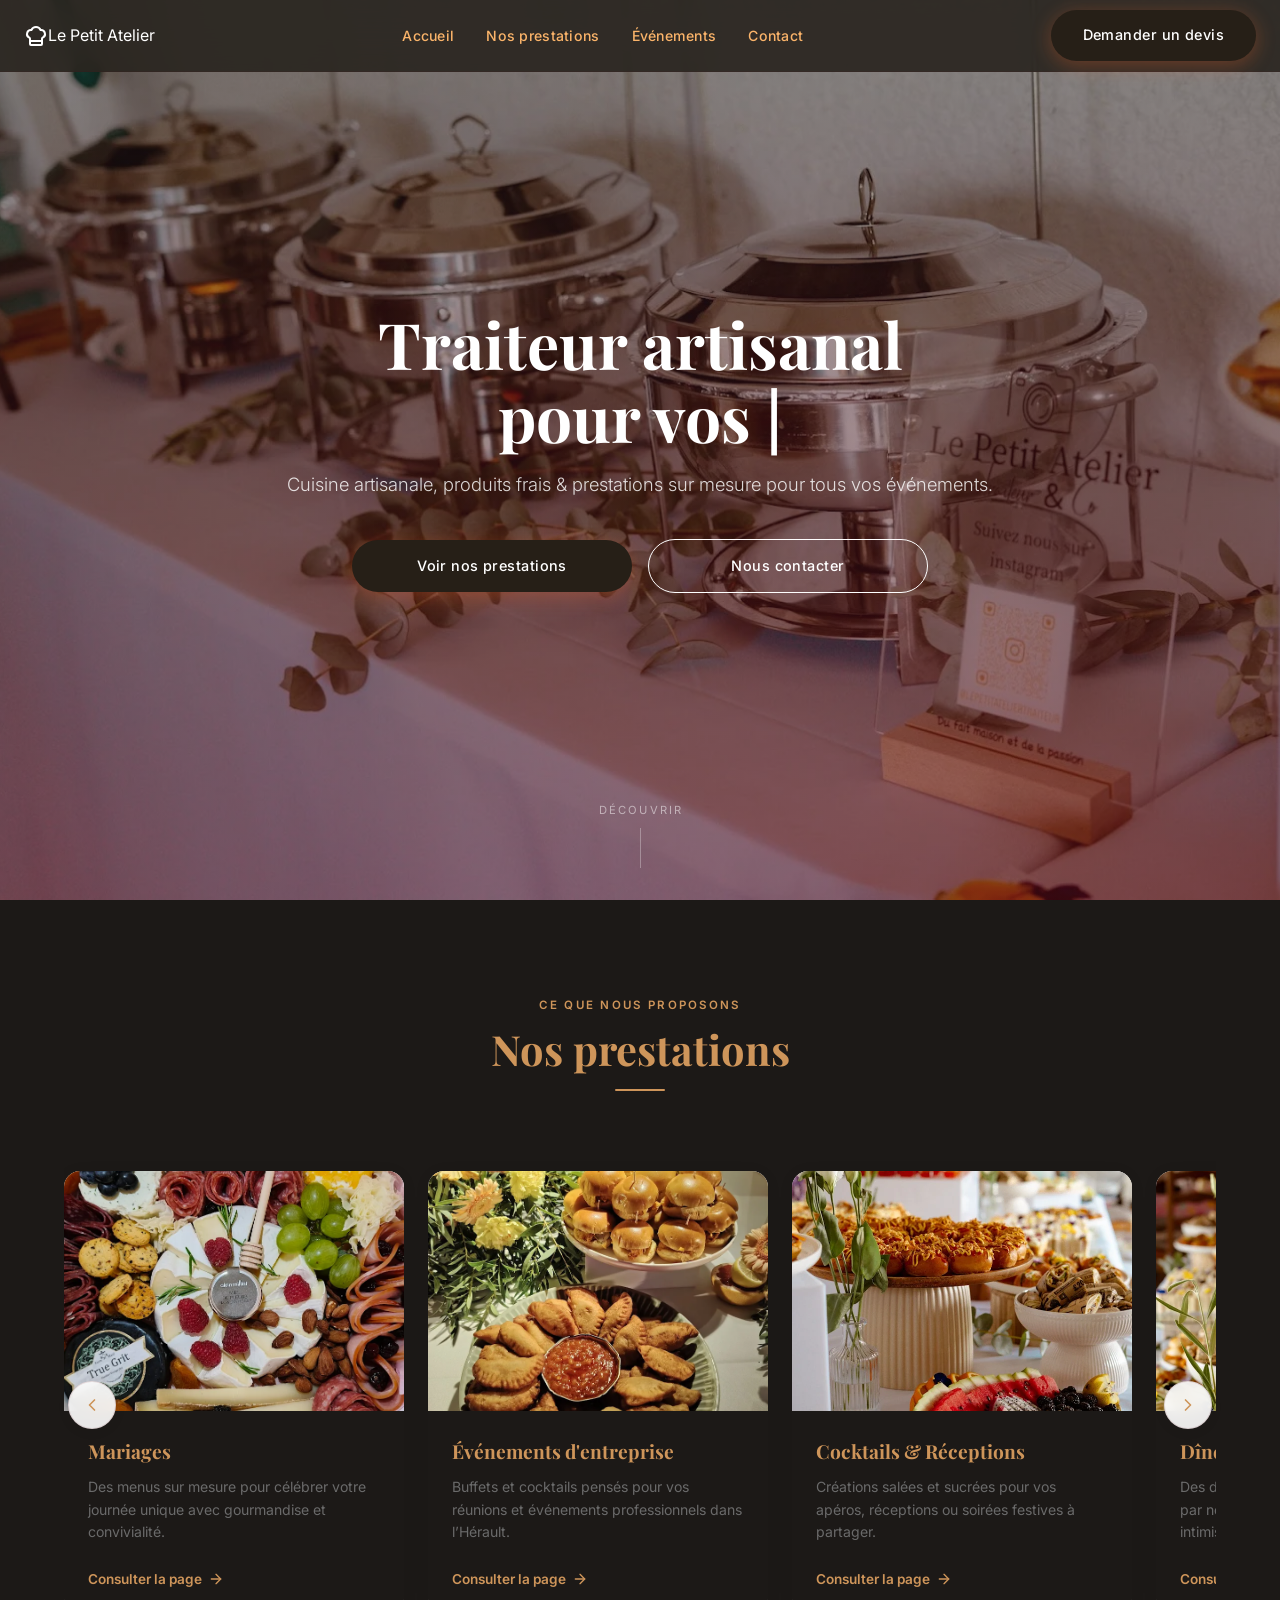
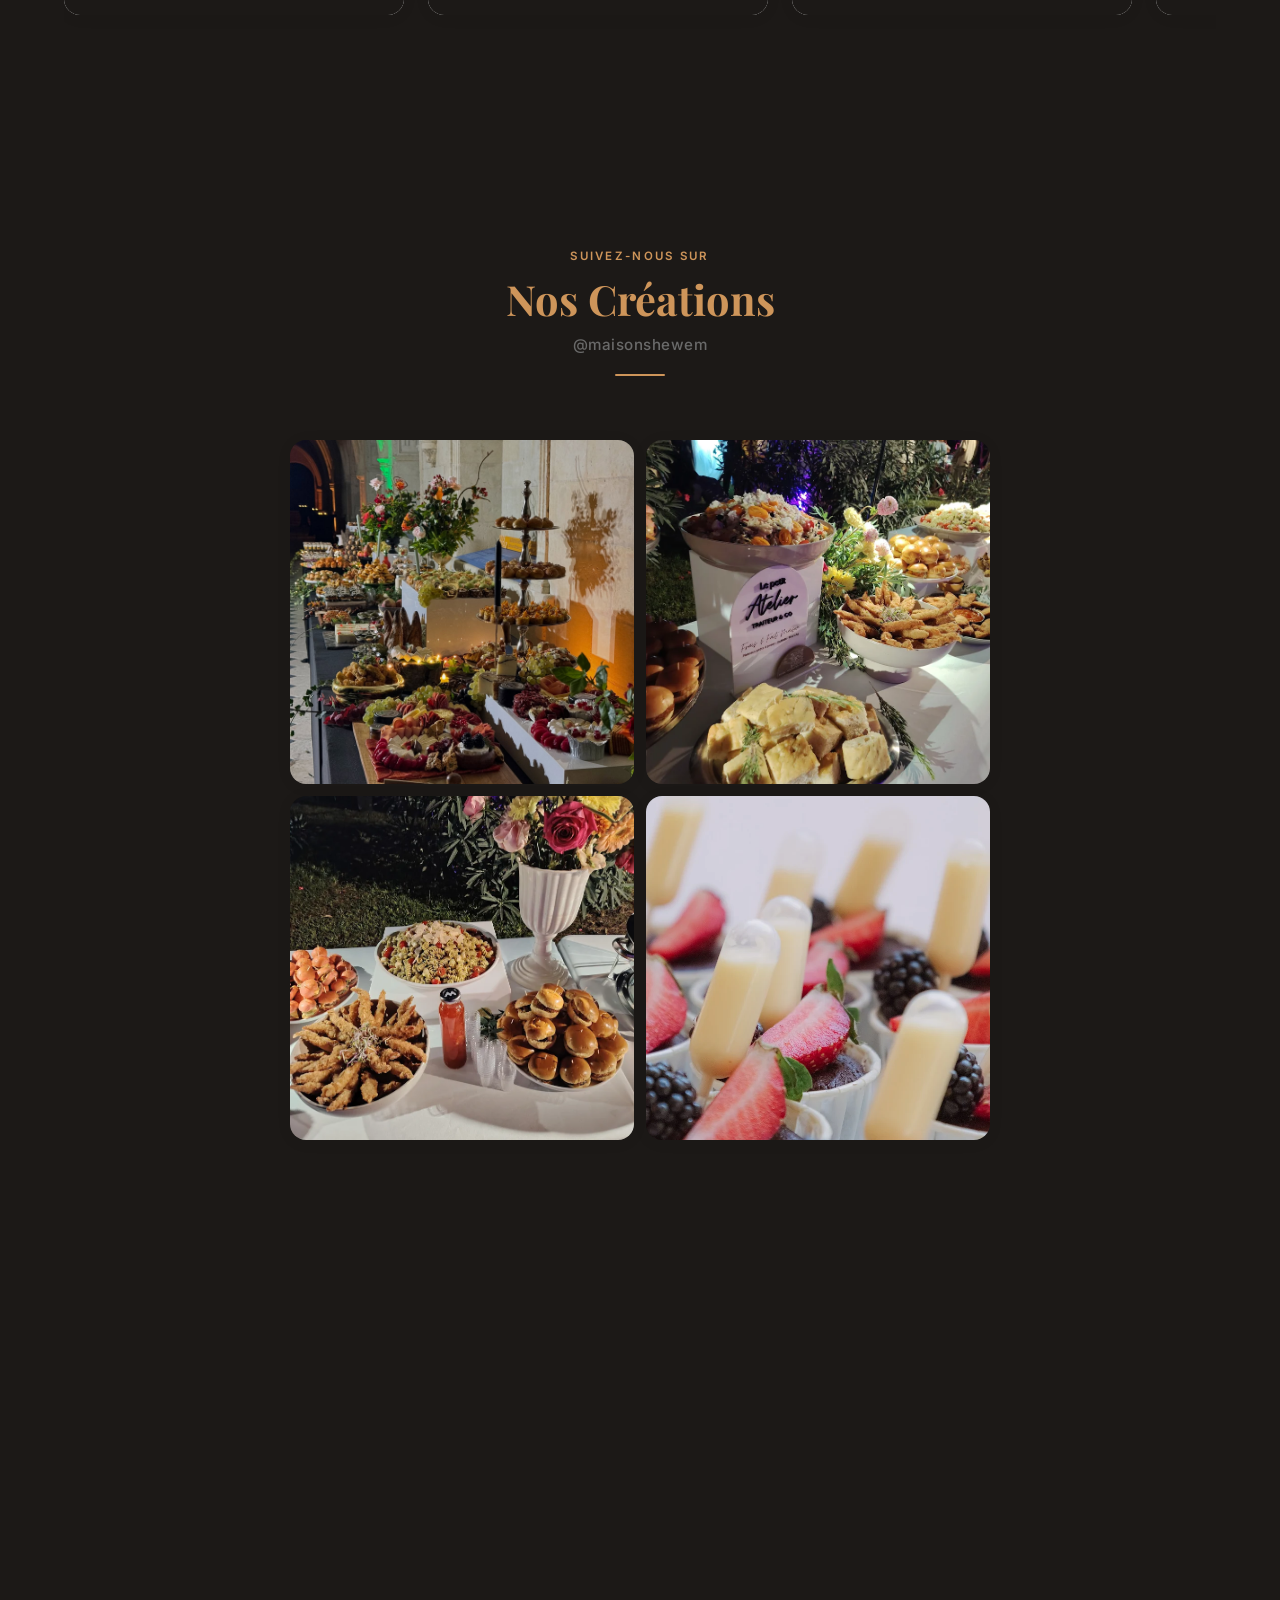
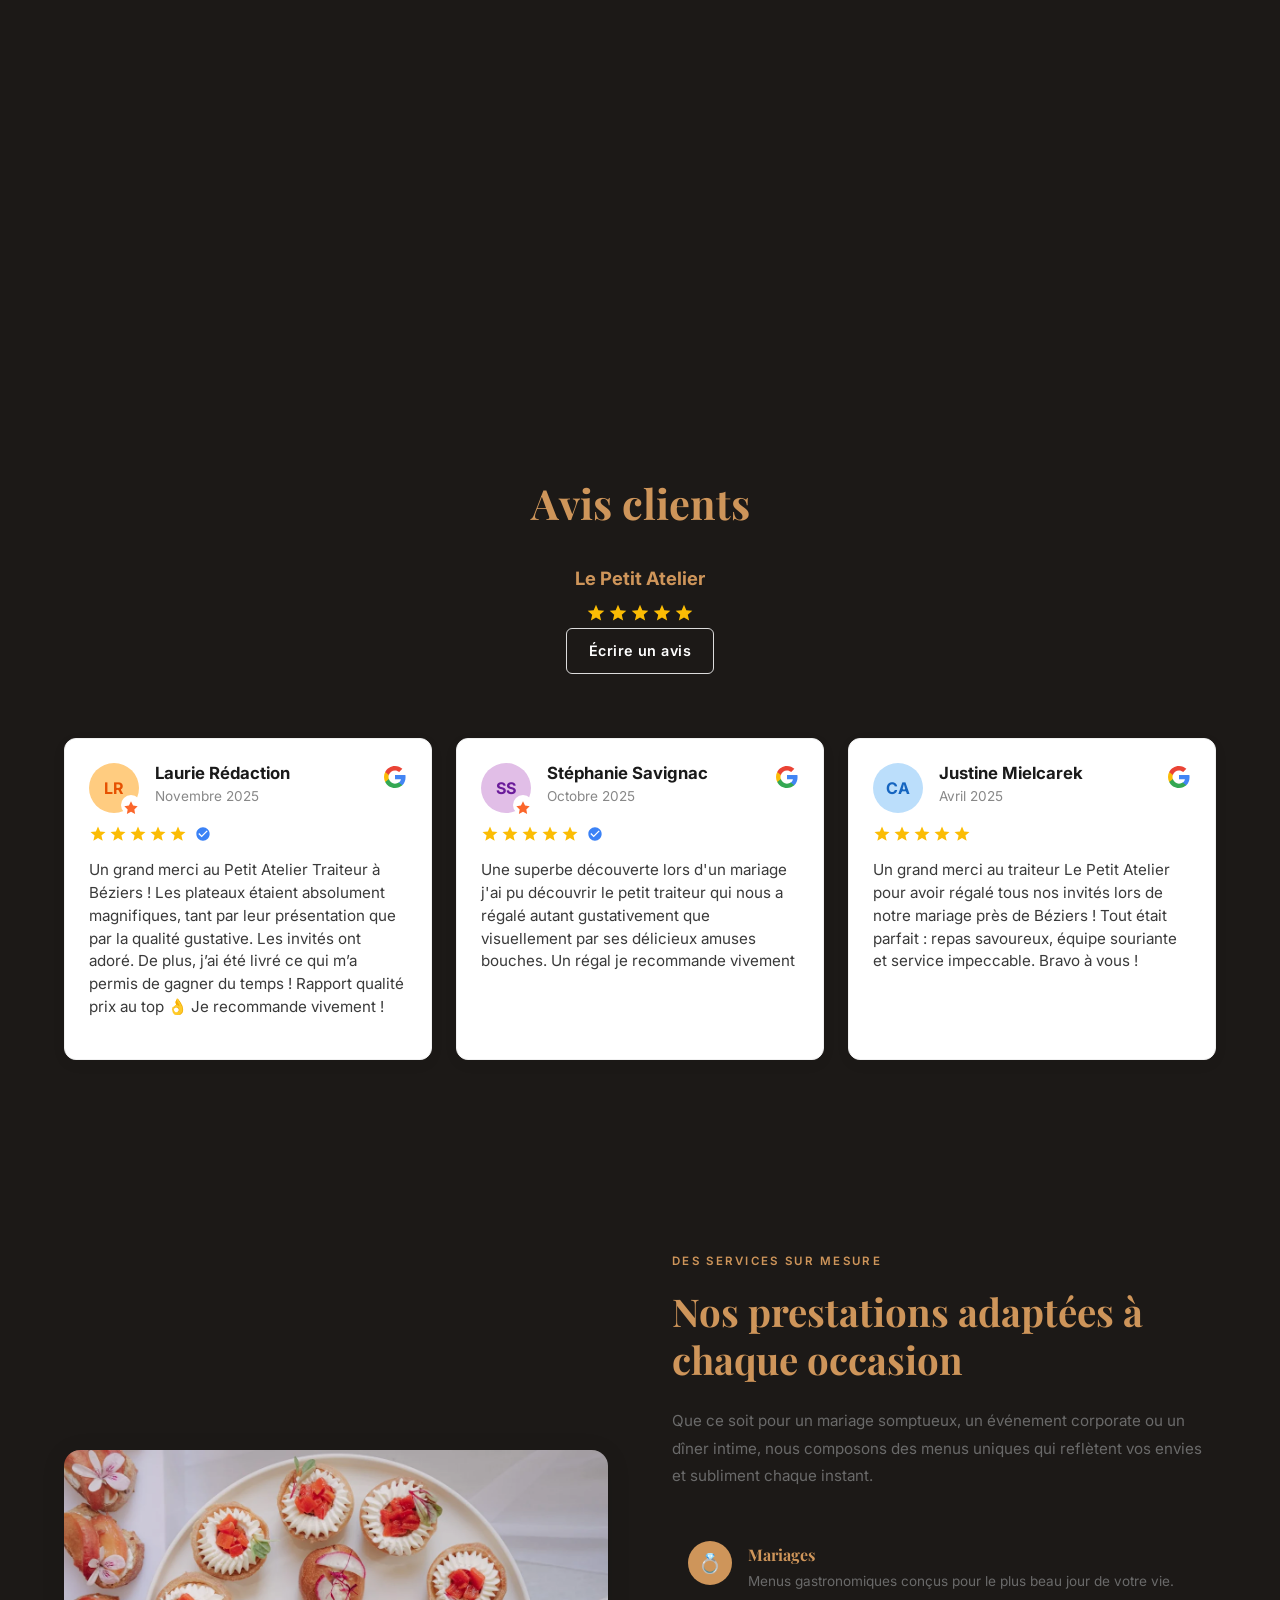
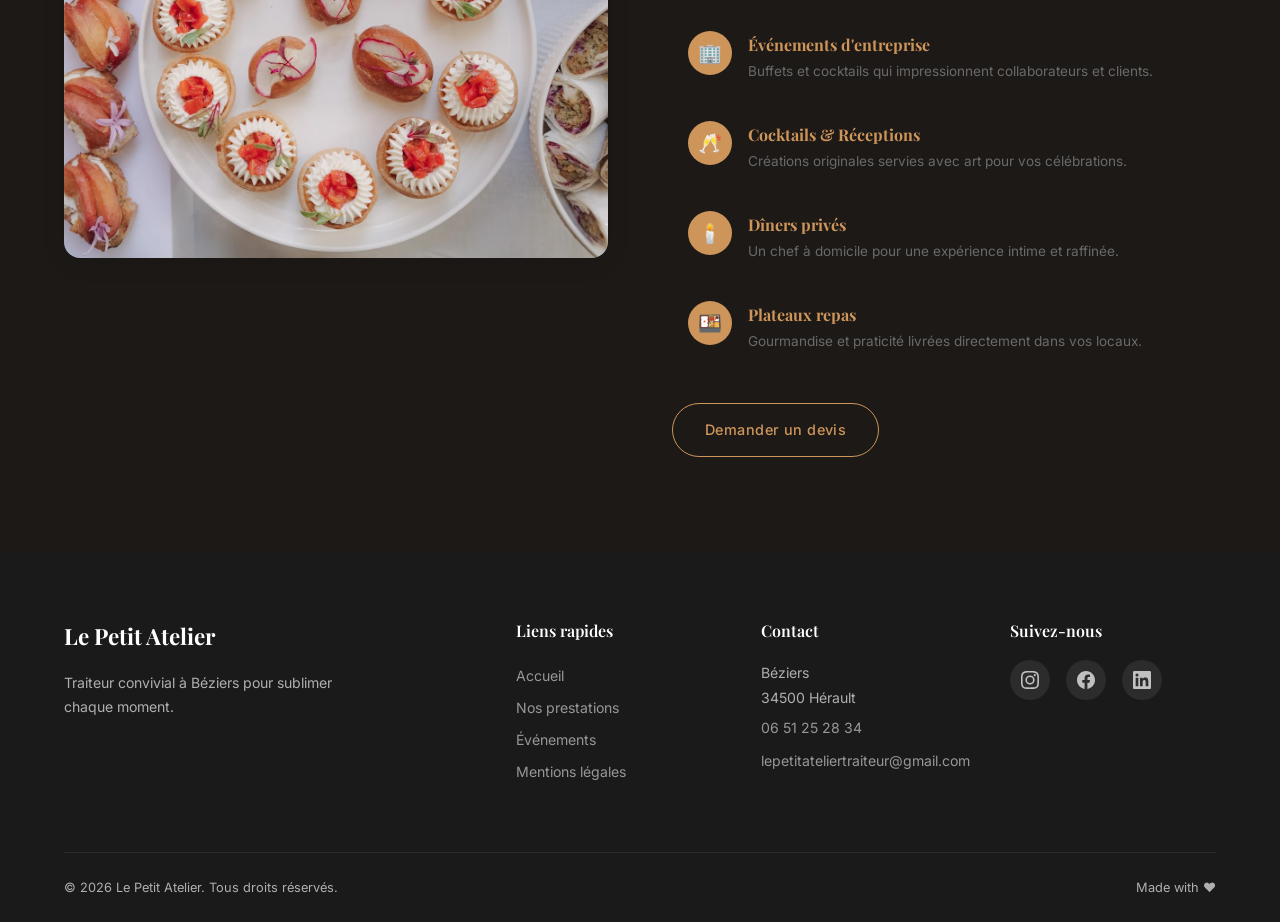
==== commit c96bf496: "Change greeting from 'Hello World' to 'Goodbye World' sure" ====
--- a/index.html
+++ b/index.html
@@ -42,7 +42,7 @@
         <li><a href="#" data-i18n="nav_accueil">Accueil</a></li>
         <li><a href="#prestations" data-i18n="nav_prestations">Nos prestations</a></li>
         <li><a href="#" data-i18n="nav_evenements">Événements</a></li>
-        <li><a href="#" data-i18n="nav_contact">Contact</a></li>
+        <li><a href="contact.html" data-i18n="nav_contact">Contact</a></li>
       </ul>
 
       <!-- Right side: lang toggle + CTA -->
@@ -725,4 +725,4 @@
   <script src="script.js"></script>
 </body>
 
-</html>+</html>
--- a/styles.css
+++ b/styles.css
@@ -26,6 +26,7 @@
     --navbar-muted: rgba(41, 36, 31, 0.9);
     --primary-hover: #CF7518;
     --bg: #1C1917;
+    --bg-light: #25211f;
 
     /* Typography */
     --font-serif: 'Playfair Display', Georgia, 'Times New Roman', serif;
@@ -63,14 +64,16 @@
     font-size: 16px;
     -webkit-font-smoothing: antialiased;
     -moz-osx-font-smoothing: grayscale;
+    min-height: 100vh
 }
 
 body {
     font-family: var(--font-sans);
     color: var(--text);
-    background-color: var(--perle);
+    background-color:var(--bg);
     line-height: 1.7;
     overflow-x: hidden;
+    box-sizing: border-box;
 }
 
 img {
@@ -210,6 +213,11 @@
 .navbar__logo:hover {
     transform: scale(1.05);
     color: var(--accent);
+}
+
+.logo {
+    height: 80%;
+    filter: invert(1);
 }
 
 /* Nav links */
@@ -1472,4 +1480,132 @@
     .card__image {
         height: 240px;
     }
-}+}
+
+/* Devis page */
+
+.devis__body {
+    min-height: 100vh;
+    min-height: 100dvh;
+}
+
+.devis__page {
+    background-color: var(--bg);
+    display: flex;
+    flex-direction: column;
+    justify-content: center;
+    align-items: center;
+    height: 100%;
+    width: 100%;
+    margin-top: calc(var(--navbar-h) + 40px);
+}
+
+.devis__page h1 {
+    color: var(--accent);
+}
+
+.devis__page p {
+    color: var(--white);
+    margin-bottom: 20px;
+}
+
+.devis__card {
+    background-color: var(--bg-light);
+    border: 2px solid var(--accent);
+    border-radius: 40px;
+    display: flex;
+    flex-direction: row;
+    justify-content: space-between;
+    align-items: stretch;
+    width: 85%;
+    gap: 40px;
+}
+
+.devis__img-wrapper {
+    height: auto;
+    overflow: hidden;
+    border-radius: inherit;
+    border: inherit;
+    border-top-right-radius: 0;
+    border-bottom-right-radius: 0;
+}
+
+.devis__img {
+    object-fit: cover;
+    height: 100%;
+    width: 100%;
+}
+
+.devis__card > * {
+    flex: 1 1 0px;
+}
+
+.devis__form {
+    display: flex;
+    flex-direction: column;
+    justify-content: center;
+    gap: 20px;
+    margin: 60px;
+}
+
+.devis__form * {
+    height: 2.2rem;
+    font-size: 1rem;
+    font-family: var(--font-sans);
+    transition: var(--transition);
+}
+
+.devis__form *:not(.devis__submit) {
+    border: 1px solid var(--accent);
+    border-radius: 8px;
+    padding: 5px;
+    background-color: var(--btn);
+    color: var(--white)
+}
+
+.devis__form *:not(.devis__submit)::placeholder {
+    color: var(--text-light);
+}
+
+::-webkit-calendar-picker-indicator {
+    filter: invert(1);
+}
+
+
+.devis__submit {
+    background-color: var(--accent);
+    border-radius: 1.5rem;
+    border: none;
+    height: 3rem;
+    cursor: pointer;
+}
+
+.devis__submit:hover {
+    background-color: var(--primary-hover);
+}
+
+.devis__textarea {
+    white-space: pre-wrap;
+    height: auto;
+}
+
+@media (max-width: 900px) {
+    .devis__page {
+        justify-content: flex-start;
+    }
+    .devis__card > * {
+        flex: auto;
+    }
+    .devis__card {
+        display: flex;
+        flex-direction: column;
+        justify-content: flex-start;
+        align-items: stretch;
+    }
+    .devis__img-wrapper {
+        width: 100%;
+        height: 150px;
+        border-top-right-radius: inherit;
+        border-bottom-left-radius: 0;
+    }
+}
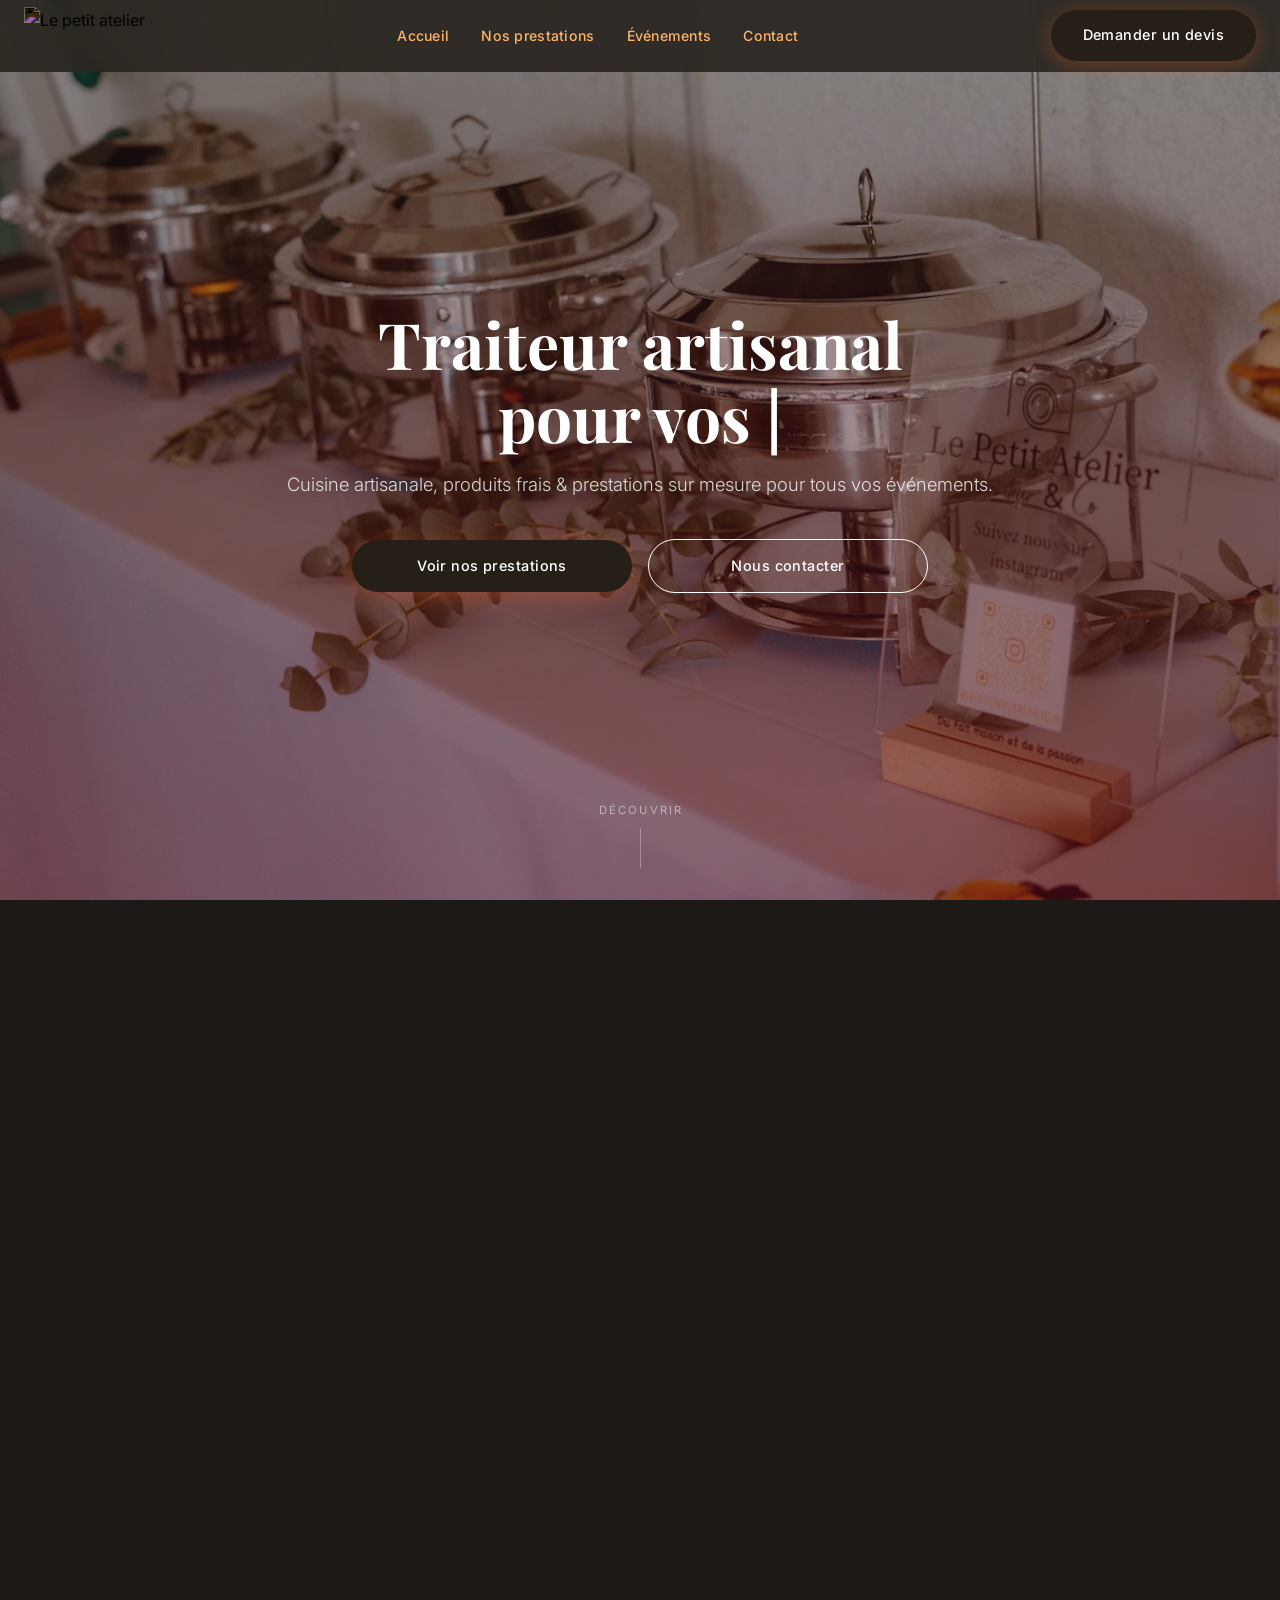
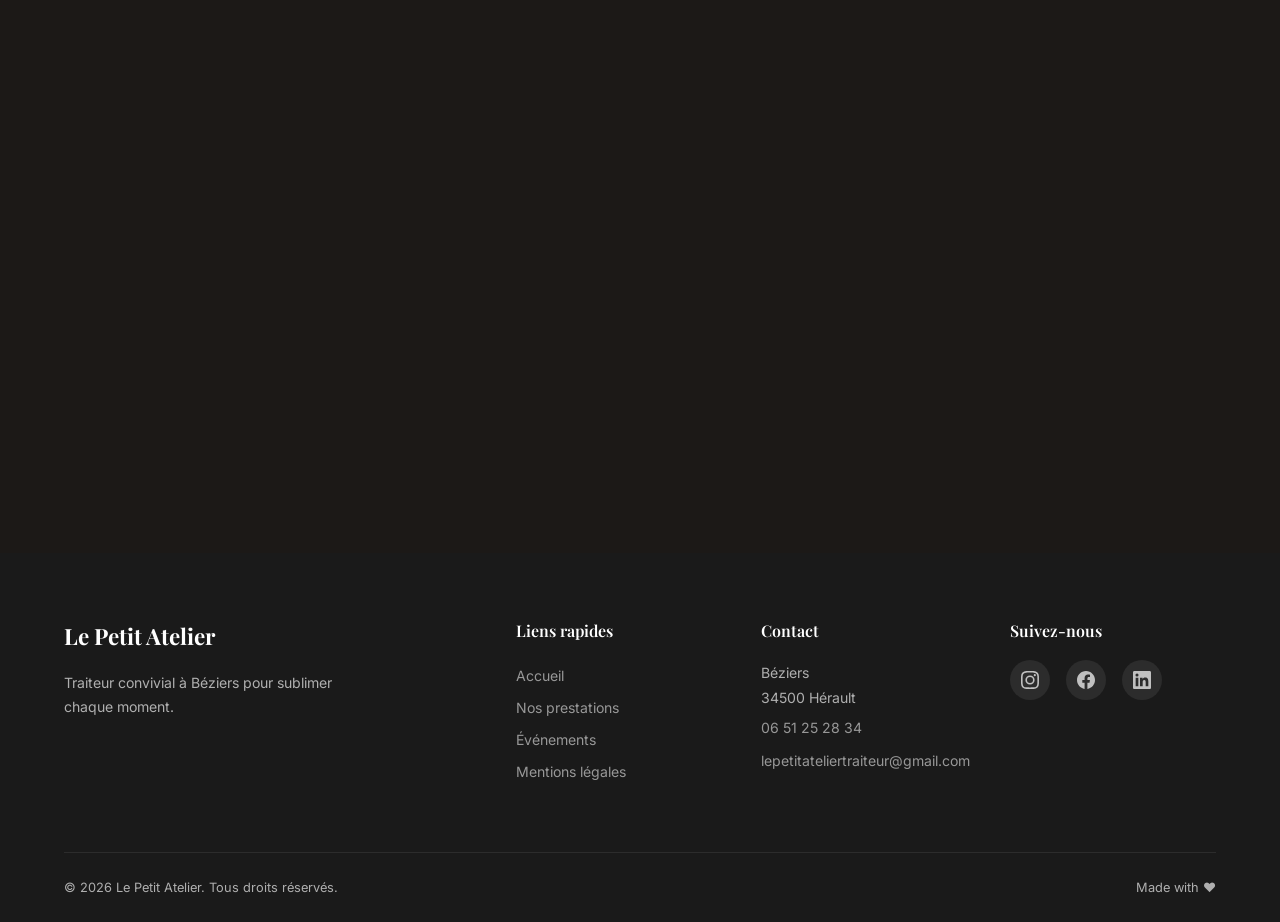
==== commit be01d217: "Update fmt.Println message from 'Hello' to 'Goodbye'" ====
--- a/index.html
+++ b/index.html
@@ -32,8 +32,7 @@
 
       <!-- Logo -->
        <a href="#" class="navbar__logo">
-        <svg xmlns="http://www.w3.org/2000/svg" width="24" height="24" viewBox="0 0 24 24" fill="none" stroke="currentColor" stroke-width="2" stroke-linecap="round" stroke-linejoin="round" class="lucide lucide-chef-hat w-8 h-8 text-primary transition-transform group-hover:scale-110"><path d="M17 21a1 1 0 0 0 1-1v-5.35c0-.457.316-.844.727-1.041a4 4 0 0 0-2.134-7.589 5 5 0 0 0-9.186 0 4 4 0 0 0-2.134 7.588c.411.198.727.585.727 1.041V20a1 1 0 0 0 1 1Z"></path><path d="M6 17h12"></path></svg>
-        <p>Le Petit Atelier</p>          
+        <img src="assets/images/logo.png" alt="Le petit atelier" class="logo">        
        </a>
         
 
@@ -67,8 +66,8 @@
     <a href="#" data-i18n="nav_accueil">Accueil</a>
     <a href="#prestations" data-i18n="nav_prestations">Nos prestations</a>
     <a href="#" data-i18n="nav_evenements">Événements</a>
-    <a href="#" data-i18n="nav_contact">Contact</a>
-    <a href="#" class="btn btn--primary" data-i18n="nav_cta">Demander un devis</a>
+    <a href="contact.html" data-i18n="nav_contact">Contact</a>
+    <a href="contact.html" class="btn btn--primary" data-i18n="nav_cta">Demander un devis</a>
   </div>
 
 
@@ -260,7 +259,7 @@
       <div class="section-header reveal">
         <span class="section-header__label" data-i18n="gallery_label">Suivez-nous sur</span>
         <h2 class="section-header__title" data-i18n="gallery_title">Nos <span class="highlight">Créations</span></h2>
-        <p class="gallery__handle" data-i18n="gallery_handle">@maisonshewem</p>
+        <p class="gallery__handle" data-i18n="gallery_handle">@lepetitateliertraiteur</p>
         <div class="section-header__line"></div>
       </div>
 
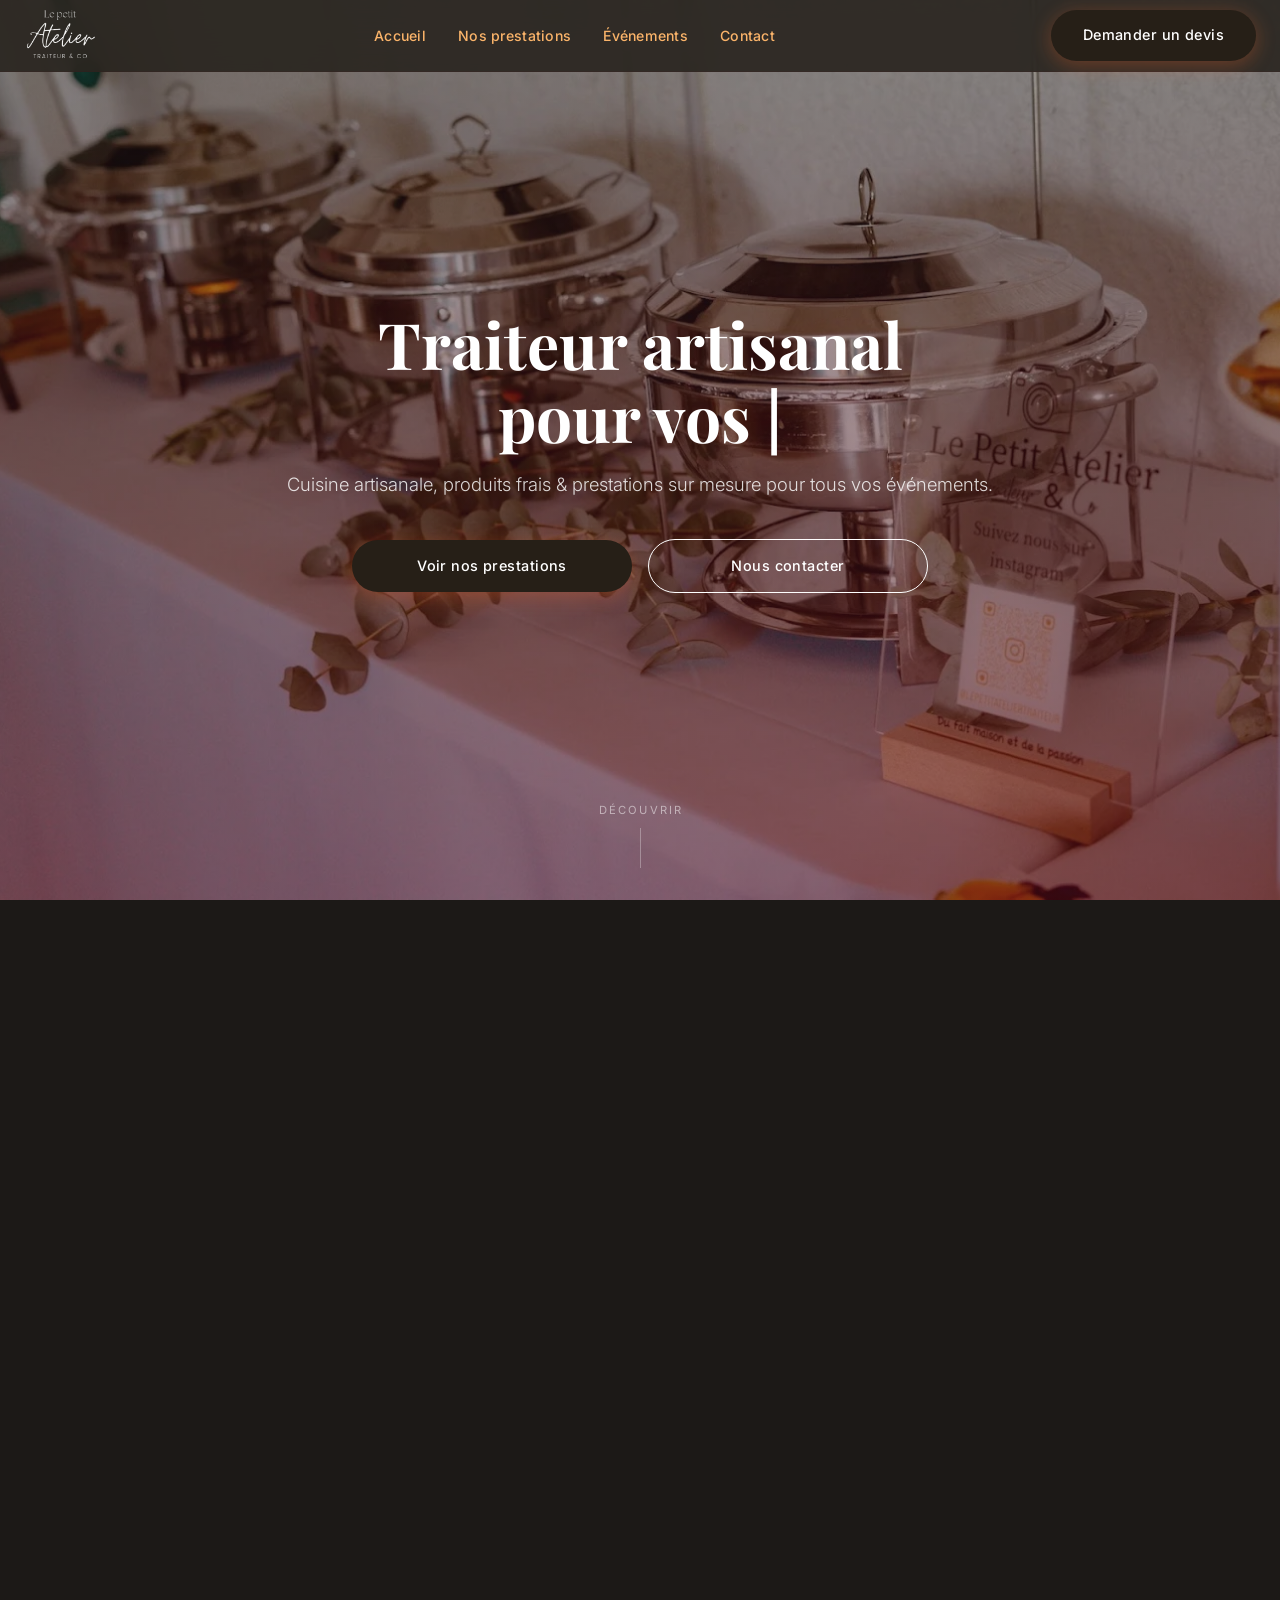
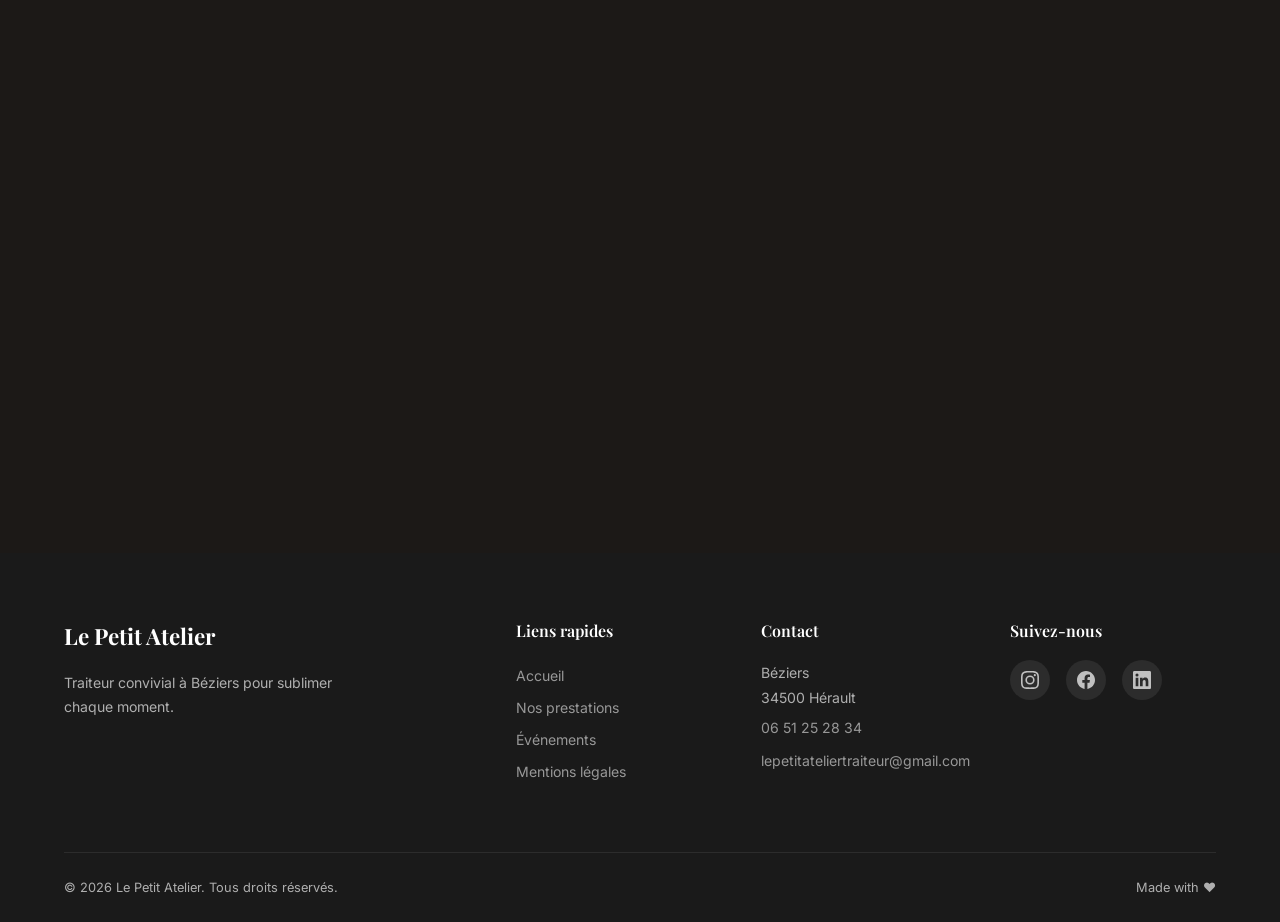
==== commit 2e4e357c: "Update print statement from 'Hello' to 'Goodbye'" ====
--- a/index.html
+++ b/index.html
@@ -22,7 +22,7 @@
   <link rel="stylesheet" href="styles.css">
 </head>
 
-<body>
+<body data-page="index">
 
   <!-- ═══════════════════════════════════════════════════════
        NAVBAR
